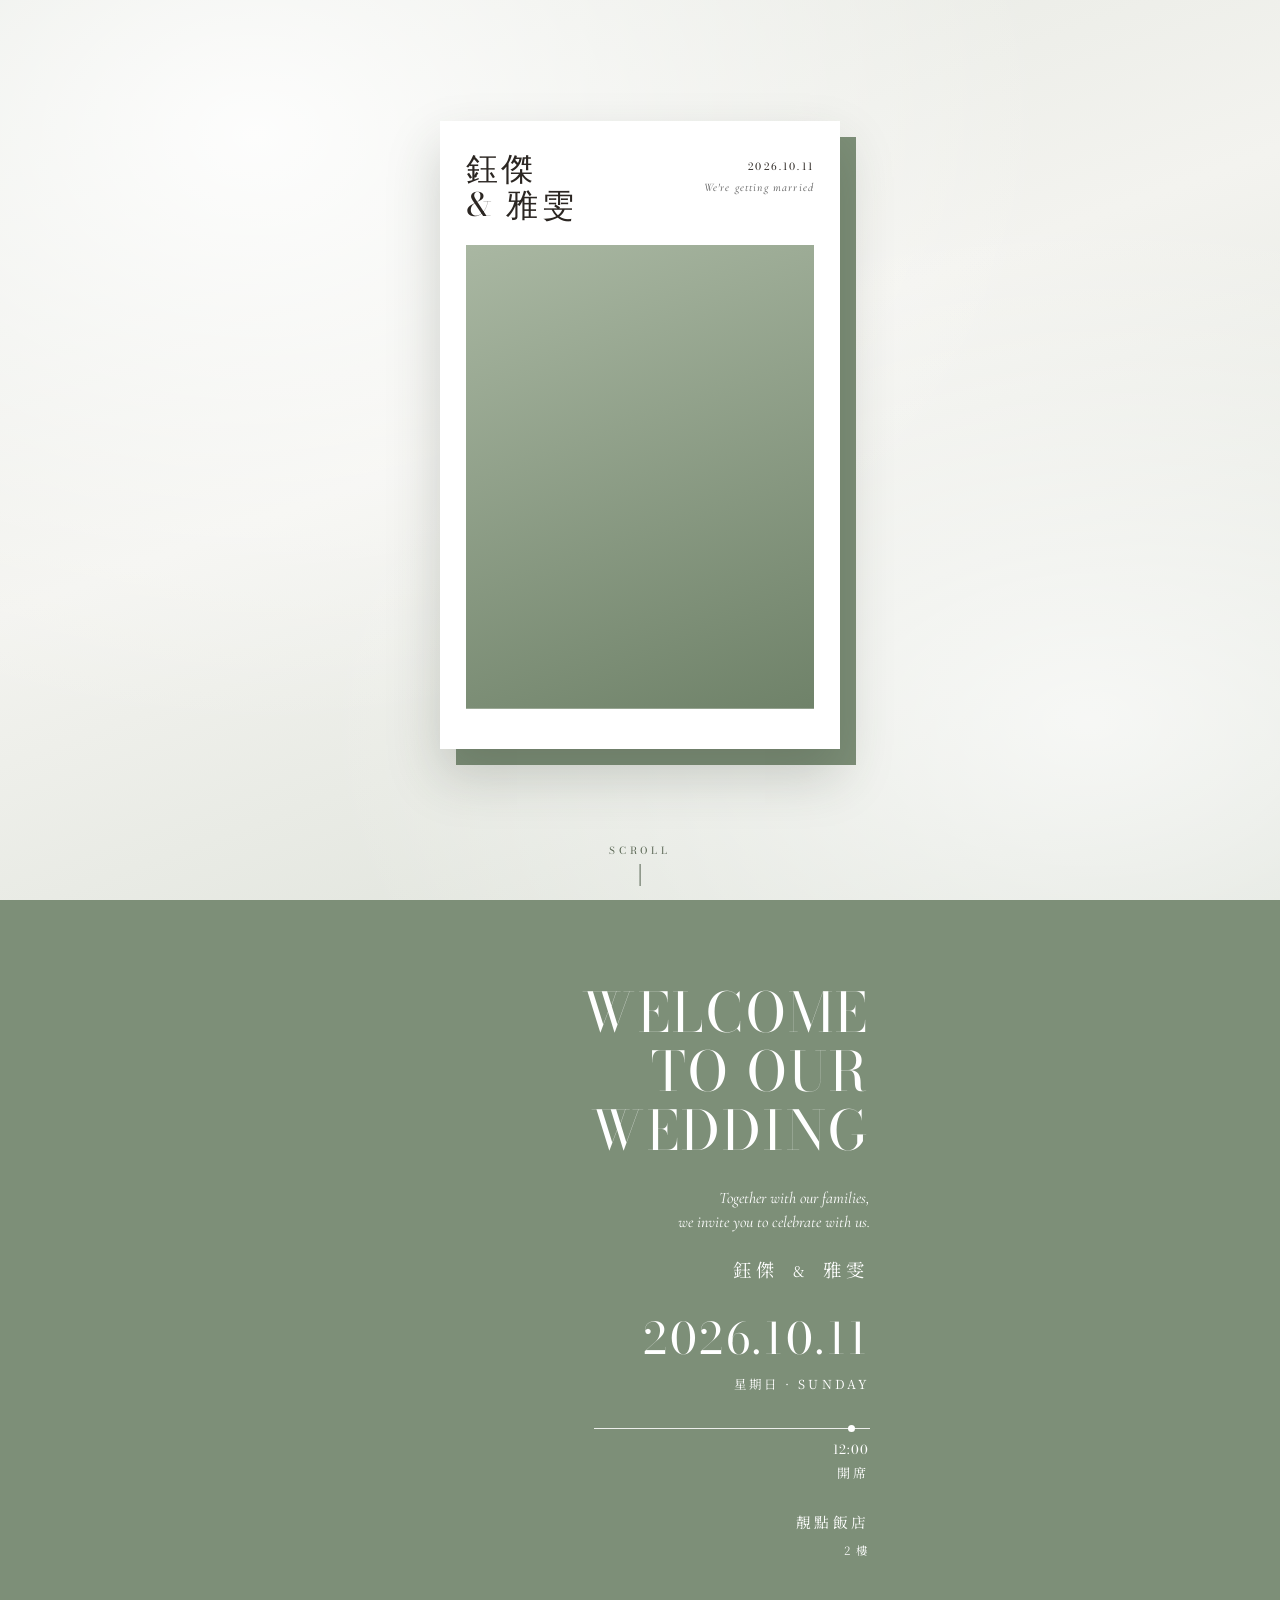
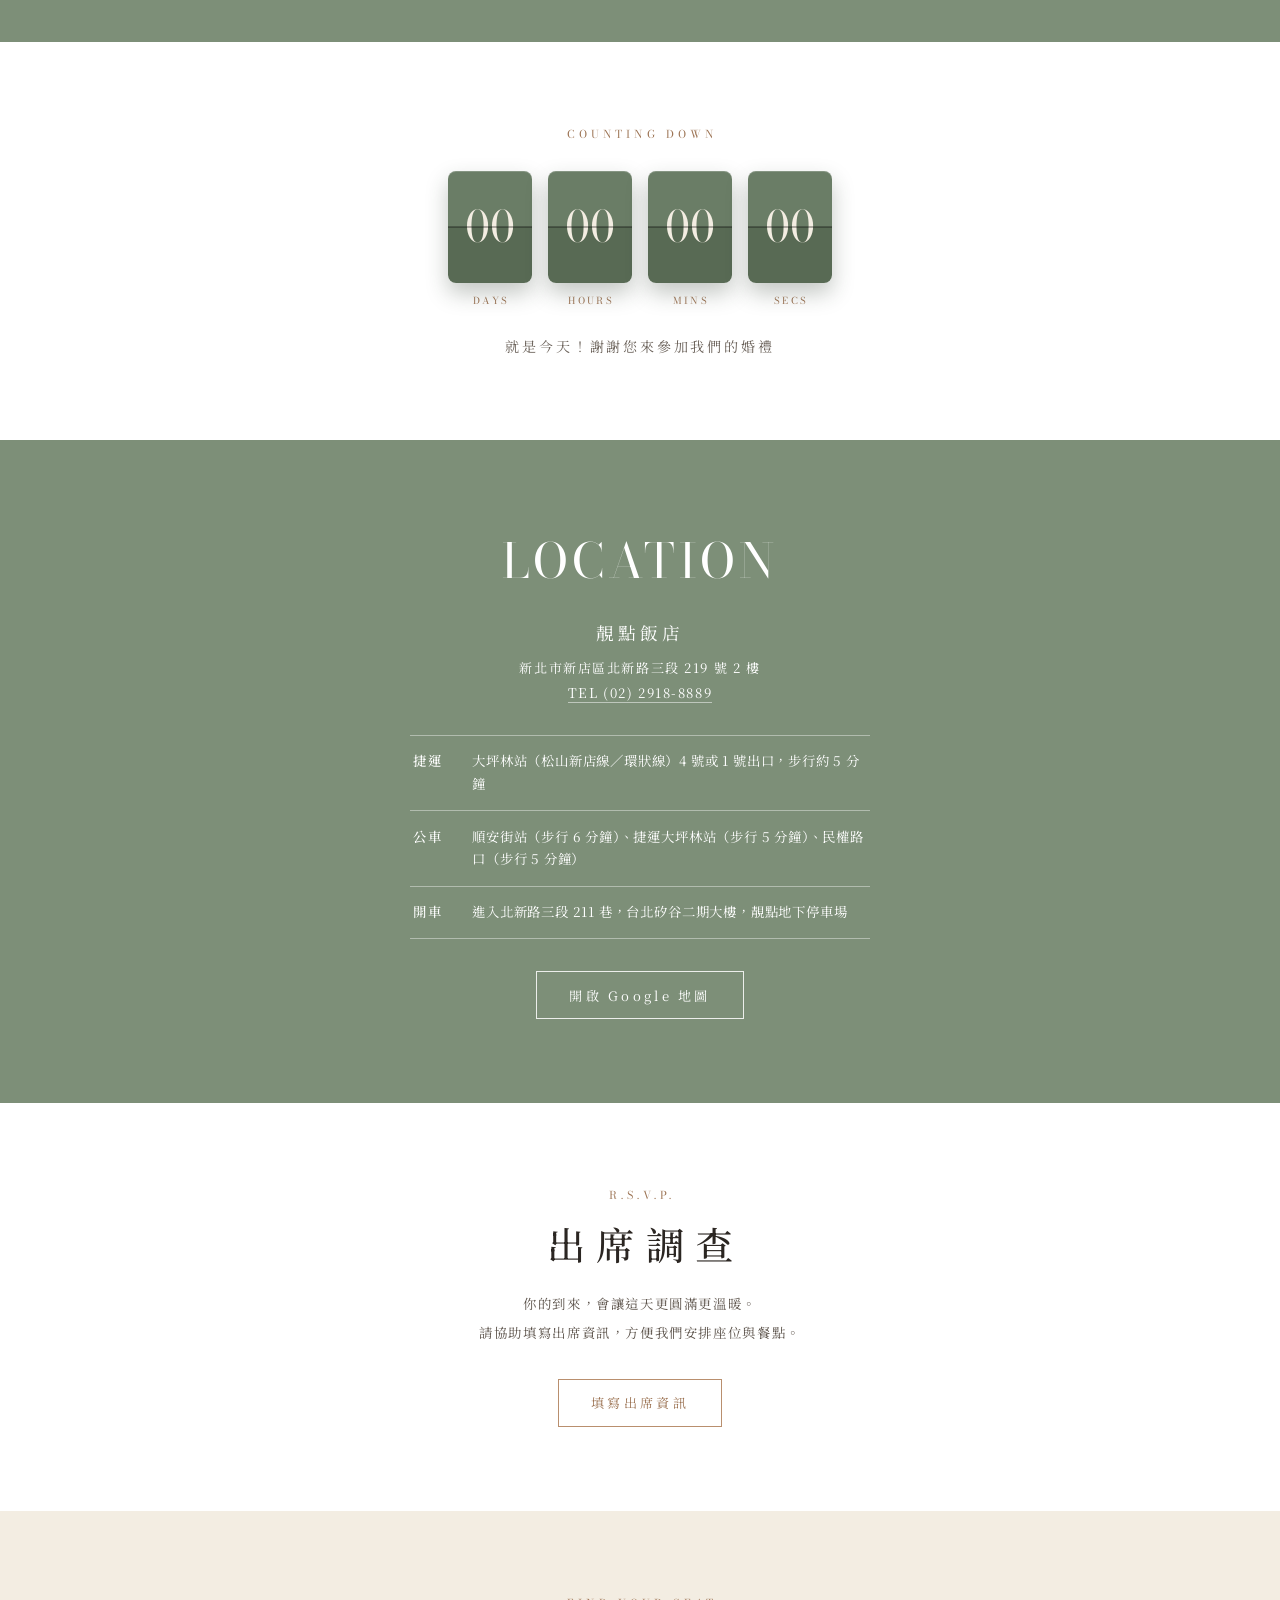
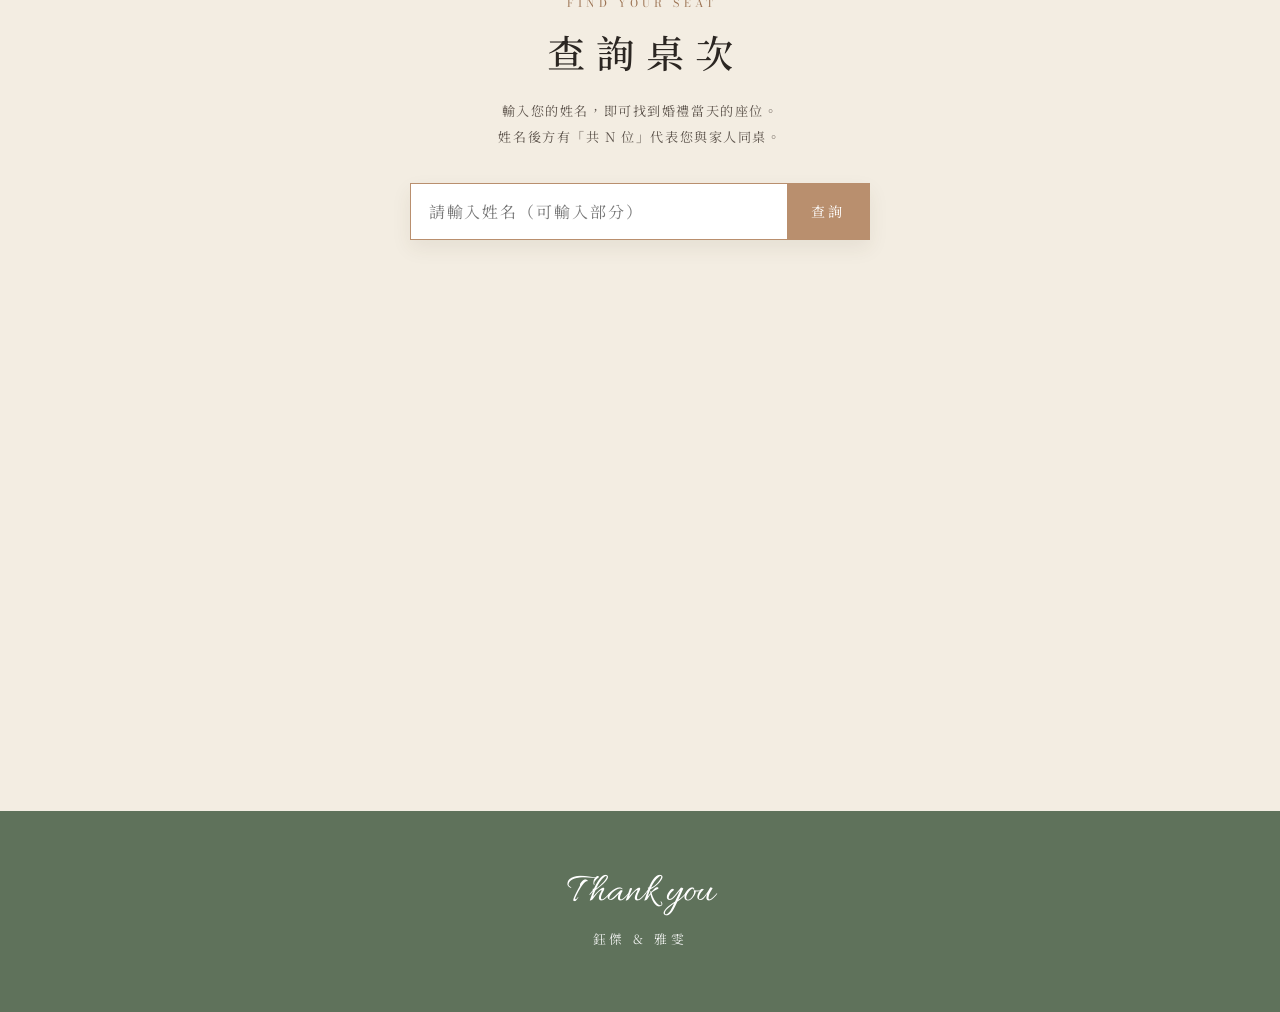
==== index.html @ a38ba116 "Add files via upload" ====
<!DOCTYPE html>
<html lang="zh-TW">
<head>
  <meta charset="UTF-8">
  <meta name="viewport" content="width=device-width, initial-scale=1, viewport-fit=cover">
  <title>Wedding Invitation</title>
  <meta name="description" content="婚禮邀請 · 桌次查詢">
  <link rel="preconnect" href="https://fonts.googleapis.com">
  <link rel="preconnect" href="https://fonts.gstatic.com" crossorigin>
  <link href="https://fonts.googleapis.com/css2?family=Allura&family=Bodoni+Moda:ital,wght@0,400;0,500;1,400&family=Cormorant+Garamond:ital,wght@0,400;0,500;1,400&family=Noto+Serif+TC:wght@300;400;500&display=swap" rel="stylesheet">
  <link rel="stylesheet" href="style.css">
</head>
<body>

  <!-- 封面 -->
  <header class="cover">
    <div class="cover-wrap">
      <div class="cover-card">
        <div class="cover-head">
          <h1><span data-cfg="groomEn"></span><span>&amp; <b data-cfg="brideEn"></b></span></h1>
          <div>
            <p data-cfg="dateText"></p>
            <em>We're getting married</em>
          </div>
        </div>
        <div class="cover-photo">
          <!-- 主視覺照片放在 assets/photo.jpg -->
          <img src="assets/photo.jpg" alt="婚紗照" onerror="this.parentNode.classList.add('empty')">
        </div>
      </div>
    </div>
    <a class="scroll-hint" href="#welcome">Scroll</a>
  </header>

  <main>
    <!-- 邀請 -->
    <section class="section sage" id="welcome">
      <div class="col welcome">
        <h2 class="reveal">Welcome<br>to our<br>wedding</h2>
        <p class="sub reveal d1">Together with our families,<br>we invite you to celebrate with us.</p>
        <p class="couple reveal d2"><span data-cfg="groom"></span><i>&amp;</i><span data-cfg="bride"></span></p>
        <p class="parents reveal d2" id="parents">
          <small>男方家長</small><span data-cfg="groomParents"></span><br>
          <small>女方家長</small><span data-cfg="brideParents"></span>
        </p>
        <p class="date reveal d3" data-cfg="dateText"></p>
        <p class="dow reveal d3" data-cfg="dowText"></p>
        <div class="timeline reveal d4" id="timeline"></div>
        <p class="venue reveal d4"><span data-cfg="venue"></span><small data-cfg="hall"></small></p>
      </div>
    </section>

    <!-- 倒數 -->
    <section class="section white countdown">
      <div class="col">
        <p class="eyebrow reveal">Counting down</p>
        <div class="cd-row reveal d1" id="countdown">
          <div class="cd-unit"><div class="cd-tile"><b data-u="d">0</b></div><span>Days</span></div>
          <div class="cd-unit"><div class="cd-tile"><b data-u="h">0</b></div><span>Hours</span></div>
          <div class="cd-unit"><div class="cd-tile"><b data-u="m">0</b></div><span>Mins</span></div>
          <div class="cd-unit"><div class="cd-tile"><b data-u="s">0</b></div><span>Secs</span></div>
        </div>
        <p class="cd-msg reveal d2" id="cd-msg">期待與您相見</p>
      </div>
    </section>

    <!-- 地點 -->
    <section class="section sage" id="location">
      <div class="col loc">
        <h2 class="reveal">Location</h2>
        <p class="loc-venue reveal d1" data-cfg="venue"></p>
        <p class="loc-addr reveal d1"><span data-cfg="address"></span> <span data-cfg="hall"></span><br><a id="tel-link">TEL <span data-cfg="phone"></span></a></p>
        <!-- 交通圖放在 assets/map.jpg（沒有就自動隱藏） -->
        <img class="loc-map reveal d2" src="assets/map.jpg" alt="交通資訊" onerror="this.remove()">
        <ul class="transport reveal d2" id="transport"></ul>
        <a class="btn reveal d3" id="map-link" target="_blank" rel="noopener">開啟 Google 地圖</a>
      </div>
    </section>

    <!-- 出席調查 -->
    <section class="section white rsvp" id="rsvp">
      <div class="col">
        <p class="eyebrow reveal">R.S.V.P.</p>
        <h2 class="reveal d1">出席調查</h2>
        <p class="rsvp-desc reveal d1">
          你的到來，會讓這天更圓滿更溫暖。<br>
          請協助填寫出席資訊，方便我們安排座位與餐點。
        </p>
        <a class="btn btn-tan reveal d2" id="rsvp-link" target="_blank" rel="noopener">填寫出席資訊</a>
      </div>
    </section>

    <!-- 查詢桌次 -->
    <section class="section ivory seat" id="seat">
      <div class="col">
        <p class="eyebrow reveal">Find your seat</p>
        <h2 class="reveal d1">查詢桌次</h2>
        <p class="seat-desc reveal d1">
          輸入您的姓名，即可找到婚禮當天的座位。<br>
          姓名後方有「共 N 位」代表您與家人同桌。
        </p>
        <form class="seat-form reveal d2" id="seat-form" autocomplete="off">
          <input id="seat-q" type="search" inputmode="text" placeholder="請輸入姓名（可輸入部分）" aria-label="姓名">
          <button type="submit">查詢</button>
        </form>
        <p class="seat-meta" id="seat-meta" aria-live="polite"></p>
        <ul class="seat-list" id="seat-list"></ul>
      </div>
    </section>
  </main>

  <footer class="footer">
    <p class="script">Thank you</p>
    <p data-cfg-pair></p>
  </footer>

  <script src="config.js"></script>
  <script src="seating.js"></script>
  <script src="app.js"></script>
</body>
</html>
---- style.css ----
*, *::before, *::after { box-sizing: border-box; margin: 0; padding: 0; }

/* 色系：取自婚紗照的森林綠 + 喜帖的奶茶色，之後可依朋友的素材調整 */
:root {
  --sage: #7d8f78;
  --sage-dark: #5f725b;
  --tan: #b98f6e;
  --tan-dark: #9c7353;
  --ink: #2b2622;
  --ivory: #f3ede2;
  --white: #fff;
  --accent: #6d3a2c;
  --serif-en: 'Bodoni Moda', 'Cormorant Garamond', serif;
  --serif-it: 'Cormorant Garamond', serif;
  --serif-tc: 'Noto Serif TC', serif;
  --script: 'Allura', cursive;
}

html { scroll-behavior: smooth; }
body {
  font-family: var(--serif-tc);
  color: var(--ink);
  background: var(--ivory);
  overflow-x: hidden;
  -webkit-font-smoothing: antialiased;
}
img { max-width: 100%; display: block; }

/* ═════ 封面 ═════ */
.cover {
  position: relative;
  min-height: 100vh;
  min-height: 100svh;
  display: flex;
  align-items: center;
  justify-content: center;
  padding: 40px 28px 70px;
  overflow: hidden;
  background:
    radial-gradient(ellipse at 20% 15%, rgba(255,255,255,.9), transparent 55%),
    radial-gradient(ellipse at 85% 80%, rgba(255,255,255,.7), transparent 50%),
    linear-gradient(160deg, #e3e6df, #f3f3ef 45%, #dadfd6);
  isolation: isolate;
}
.cover-wrap { position: relative; width: 100%; max-width: 400px; }
.cover-wrap::before {
  content: '';
  position: absolute;
  z-index: -1;
  inset: 16px -16px -16px 16px;
  background: var(--sage);
  opacity: 0;
  transform: scale(.9);
  transform-origin: 0 100%;
  animation: plateIn 1.2s cubic-bezier(.2,.8,.25,1) 1.2s forwards;
}
.cover-card {
  position: relative;
  background: #fff;
  padding: 30px 26px 40px;
  box-shadow: 0 26px 50px rgba(50, 60, 45, .22);
  opacity: 0;
  transform: translateY(40px);
  animation: cardIn 1.4s cubic-bezier(.2,.8,.25,1) .2s forwards;
}
.cover-head { display: flex; justify-content: space-between; align-items: flex-start; gap: 12px; margin-bottom: 22px; }
.cover-head h1 {
  font-family: var(--serif-en);
  font-weight: 400;
  font-size: clamp(1.25rem, 6.4vw, 2rem);
  letter-spacing: .1em;
  line-height: 1.12;
}
.cover-head h1 span { display: block; clip-path: inset(0 100% 0 0); animation: write 1.3s ease-in-out forwards; }
.cover-head h1 span:nth-child(1) { animation-delay: 1s; }
.cover-head h1 span:nth-child(2) { animation-delay: 1.5s; }
.cover-head h1 b { font-weight: 400; }
.cover-head p { font-family: var(--serif-en); font-size: .62rem; letter-spacing: .22em; margin-top: 8px; text-align: right; opacity: 0; animation: fade 1s ease 2.3s forwards; }
.cover-head em { display: block; font-family: var(--serif-it); font-size: .72rem; letter-spacing: .1em; margin-top: 6px; color: #555; text-align: right; opacity: 0; animation: fade 1s ease 2.6s forwards; }
.cover-photo { overflow: hidden; clip-path: inset(0 0 100% 0); animation: unveil 1.8s cubic-bezier(.6,0,.2,1) 1.6s forwards; }
.cover-photo img { width: 100%; transform: scale(1.15); animation: settle 2.6s cubic-bezier(.2,.7,.2,1) 1.6s forwards; }
.cover-photo.empty { aspect-ratio: 3 / 4; background: linear-gradient(160deg, #a9b7a2, #6f8269); }
.cover-photo.empty img { display: none; }

.scroll-hint {
  position: absolute;
  bottom: 14px;
  left: 50%;
  transform: translateX(-50%);
  font-family: var(--serif-en);
  font-size: .62rem;
  letter-spacing: .4em;
  color: #55624f;
  text-decoration: none;
  text-transform: uppercase;
  opacity: 0;
  animation: fade 1s ease 3.4s forwards;
}
.scroll-hint::after {
  content: '';
  display: block;
  width: 1px;
  height: 22px;
  margin: 6px auto 0;
  background: #55624f;
  transform-origin: top;
  animation: drip 1.8s ease-in-out infinite;
}

@keyframes drip { 0% { transform: scaleY(0); } 60% { transform: scaleY(1); } 100% { transform: scaleY(1); opacity: 0; } }
@keyframes cardIn { to { opacity: 1; transform: none; } }
@keyframes plateIn { to { opacity: 1; transform: none; } }
@keyframes write { to { clip-path: inset(0 0 0 0); } }
@keyframes fade { to { opacity: 1; } }
@keyframes unveil { to { clip-path: inset(0 0 0 0); } }
@keyframes settle { to { transform: scale(1); } }

/* ═════ 區塊共用 ═════ */
.section { padding: 84px 20px; position: relative; }
.col { max-width: 460px; margin: 0 auto; }
.sage { background: var(--sage); color: var(--white); }
.white { background: var(--white); }
.ivory { background: var(--ivory); }
.reveal { opacity: 0; transform: translateY(26px); transition: opacity 1s ease, transform 1s cubic-bezier(.2,.7,.2,1); }
.reveal.in { opacity: 1; transform: none; }
.d1 { transition-delay: .12s; } .d2 { transition-delay: .24s; } .d3 { transition-delay: .36s; } .d4 { transition-delay: .48s; }
.eyebrow {
  font-family: var(--serif-en);
  font-size: .68rem;
  letter-spacing: .38em;
  text-transform: uppercase;
  color: var(--tan-dark);
  padding-left: .38em;
}

/* ═════ Welcome ═════ */
.welcome { text-align: right; }
.welcome h2 {
  font-family: var(--serif-en);
  font-weight: 400;
  font-size: clamp(2.4rem, 11vw, 3.4rem);
  line-height: 1.08;
  letter-spacing: .05em;
  text-transform: uppercase;
}
.welcome .sub { font-family: var(--serif-it); font-style: italic; font-size: 1rem; margin-top: 1.6rem; line-height: 1.5; }
.welcome .couple { margin-top: 1.4rem; font-size: 1.15rem; letter-spacing: .3em; }
.welcome .couple i { font-style: normal; margin: 0 .9em; font-size: .8em; }
.welcome .parents { margin-top: 1.2rem; font-size: .92rem; letter-spacing: .22em; line-height: 2.1; }
.welcome .parents small { font-size: .68rem; letter-spacing: .08em; opacity: .85; margin-right: .6em; }
.welcome .date { font-family: var(--serif-en); font-size: clamp(2.1rem, 9vw, 2.7rem); letter-spacing: .06em; margin-top: 1.4rem; }
.welcome .dow { font-size: .78rem; letter-spacing: .25em; margin-top: .3rem; }
.timeline { display: flex; justify-content: flex-end; gap: 2.6rem; margin-top: 2rem; position: relative; }
.timeline::before { content: ''; position: absolute; left: 40%; right: 0; top: 3px; height: 1px; background: rgba(255,255,255,.85); }
.tl { text-align: center; position: relative; }
.tl .dot { width: 7px; height: 7px; border-radius: 50%; background: #fff; margin: 0 auto 8px; }
.tl .t { font-family: var(--serif-en); font-size: .78rem; letter-spacing: .12em; }
.tl .l { font-size: .82rem; letter-spacing: .2em; margin-top: 4px; padding-left: .2em; }
.venue { margin-top: 1.8rem; font-size: .92rem; letter-spacing: .24em; }
.venue small { display: block; margin-top: .6rem; font-size: .72rem; letter-spacing: .14em; opacity: .92; }

/* ═════ 倒數 ═════ */
.countdown { text-align: center; }
.cd-row { display: flex; justify-content: center; gap: clamp(8px, 3vw, 16px); margin-top: 1.8rem; }
.cd-unit { width: clamp(62px, 19vw, 84px); }
.cd-tile {
  position: relative;
  aspect-ratio: 3 / 4;
  border-radius: 8px;
  overflow: hidden;
  background: linear-gradient(180deg, #6a7d66 0 50%, #586a54 50% 100%);
  box-shadow: 0 10px 22px rgba(40, 55, 38, .28), inset 0 1px 0 rgba(255,255,255,.18);
  display: flex;
  align-items: center;
  justify-content: center;
  color: var(--ivory);
  font-family: var(--serif-en);
  font-size: clamp(1.9rem, 9.5vw, 2.7rem);
  line-height: 1;
  font-variant-numeric: tabular-nums;
  perspective: 400px;
}
.cd-tile::before {
  content: '';
  position: absolute;
  left: 0; right: 0; top: 50%;
  height: 2px;
  margin-top: -1px;
  background: rgba(0,0,0,.3);
  z-index: 2;
}
.cd-tile b { font-weight: 400; display: block; }
.cd-tile b.flip { animation: flip .5s ease-in-out; }
@keyframes flip { 0% { transform: rotateX(90deg); opacity: 0; } 100% { transform: rotateX(0); opacity: 1; } }
.cd-unit span { display: block; margin-top: 10px; font-family: var(--serif-en); font-size: .6rem; letter-spacing: .25em; padding-left: .25em; color: var(--tan-dark); text-transform: uppercase; }
.cd-msg { margin-top: 1.8rem; font-size: .88rem; letter-spacing: .2em; color: #6b625a; }

/* ═════ 地點 ═════ */
.loc { text-align: center; }
.loc h2 { font-family: var(--serif-en); font-weight: 400; font-size: clamp(2.2rem, 10vw, 3rem); letter-spacing: .08em; text-transform: uppercase; }
.loc-venue { margin-top: 1.4rem; font-size: 1.1rem; letter-spacing: .24em; }
.loc-addr { margin-top: .7rem; font-size: .82rem; letter-spacing: .12em; line-height: 1.9; opacity: .92; }
.loc-map { margin: 1.8rem auto 0; border-radius: 4px; box-shadow: 0 12px 26px rgba(0,0,0,.18); }
.transport { list-style: none; margin-top: 1.8rem; text-align: left; border-top: 1px solid rgba(255,255,255,.4); }
.transport li { display: flex; gap: 1rem; padding: .9rem .2rem; border-bottom: 1px solid rgba(255,255,255,.4); font-size: .84rem; line-height: 1.7; letter-spacing: .06em; }
.transport b { flex: none; width: 3.2em; font-weight: 500; letter-spacing: .15em; }
.btn {
  display: inline-block;
  margin-top: 2rem;
  padding: .85rem 2rem;
  border: 1px solid rgba(255,255,255,.85);
  color: #fff;
  text-decoration: none;
  font-size: .82rem;
  letter-spacing: .25em;
  transition: background .3s, color .3s;
}
.btn:hover, .btn:active { background: #fff; color: var(--sage-dark); }

/* ═════ 查詢桌次 ═════ */
.seat { text-align: center; min-height: 100vh; min-height: 100svh; }
.seat h2 { font-size: clamp(1.9rem, 8vw, 2.4rem); font-weight: 500; letter-spacing: .3em; padding-left: .3em; margin-top: .8rem; }
.seat-desc { margin-top: 1.2rem; font-size: .82rem; line-height: 2; letter-spacing: .12em; color: #5e554d; }
.seat-form { display: flex; margin-top: 2rem; box-shadow: 0 8px 20px rgba(80,60,40,.08); }
.seat-form input {
  flex: 1;
  min-width: 0;
  padding: 1rem 1.1rem;
  border: 1px solid var(--tan);
  border-right: 0;
  background: #fff;
  font: inherit;
  font-size: 16px; /* 16px 以上 iOS 才不會自動放大畫面 */
  letter-spacing: .12em;
  color: var(--ink);
  border-radius: 0;
  -webkit-appearance: none;
  appearance: none;
}
.seat-form input:focus { outline: none; border-color: var(--tan-dark); }
.seat-form button {
  flex: none;
  padding: 0 1.5rem;
  border: 0;
  background: var(--tan);
  color: #fff;
  font: inherit;
  font-size: .88rem;
  letter-spacing: .25em;
  cursor: pointer;
  border-radius: 0;
}
.seat-form button:active { background: var(--tan-dark); }
.seat-meta { margin-top: 1.4rem; min-height: 1.2em; font-size: .78rem; letter-spacing: .14em; color: #7a6d62; }
.seat-list { list-style: none; margin-top: 1rem; background: #fff; text-align: left; box-shadow: 0 10px 26px rgba(80,60,40,.1); }
.seat-list:not(:empty) { border-top: 3px solid var(--tan); }
.seat-list li {
  display: flex;
  justify-content: space-between;
  align-items: center;
  gap: 1rem;
  padding: .95rem 1.2rem;
  border-bottom: 1px solid #eee6da;
  animation: fade .35s ease both;
  opacity: 0;
}
.seat-list .nm { font-size: 1rem; letter-spacing: .18em; display: flex; align-items: center; flex-wrap: wrap; gap: .5rem; }
.seat-list .nm em {
  font-style: normal;
  font-size: .64rem;
  letter-spacing: .1em;
  color: var(--tan-dark);
  border: 1px solid var(--tan);
  border-radius: 999px;
  padding: .12rem .6rem;
}
.seat-list .tb { flex: none; color: var(--accent); white-space: nowrap; }
.seat-list .tb small { font-size: .7rem; margin-right: .25rem; color: #8a7a6c; }
.seat-list .tb b { font-family: var(--serif-en); font-weight: 400; font-size: 1.7rem; line-height: 1; }
.seat-list .tb b.main { font-family: var(--serif-tc); font-size: 1.15rem; letter-spacing: .2em; }

/* ═════ Footer ═════ */
.footer { background: var(--sage-dark); color: #fff; text-align: center; padding: 56px 20px 64px; }
.footer .script { font-family: var(--script); font-size: 2.6rem; }
.footer p + p { margin-top: .6rem; font-size: .8rem; letter-spacing: .3em; opacity: .9; }

@media (prefers-reduced-motion: reduce) {
  *, *::before, *::after { animation-duration: .01ms !important; animation-delay: 0s !important; transition: none !important; }
  .reveal { opacity: 1; transform: none; }
}

/* ═════ 出席調查 ═════ */
.rsvp { text-align: center; }
.rsvp h2 { font-size: clamp(1.9rem, 8vw, 2.4rem); font-weight: 500; letter-spacing: .3em; padding-left: .3em; margin-top: .8rem; }
.rsvp-desc { margin-top: 1.2rem; font-size: .84rem; line-height: 2.1; letter-spacing: .12em; color: #5e554d; }
.btn-tan { border-color: var(--tan); color: var(--tan-dark); }
.btn-tan:hover, .btn-tan:active { background: var(--tan); color: #fff; }
.loc-addr a { color: inherit; text-decoration: none; border-bottom: 1px solid rgba(255,255,255,.5); }
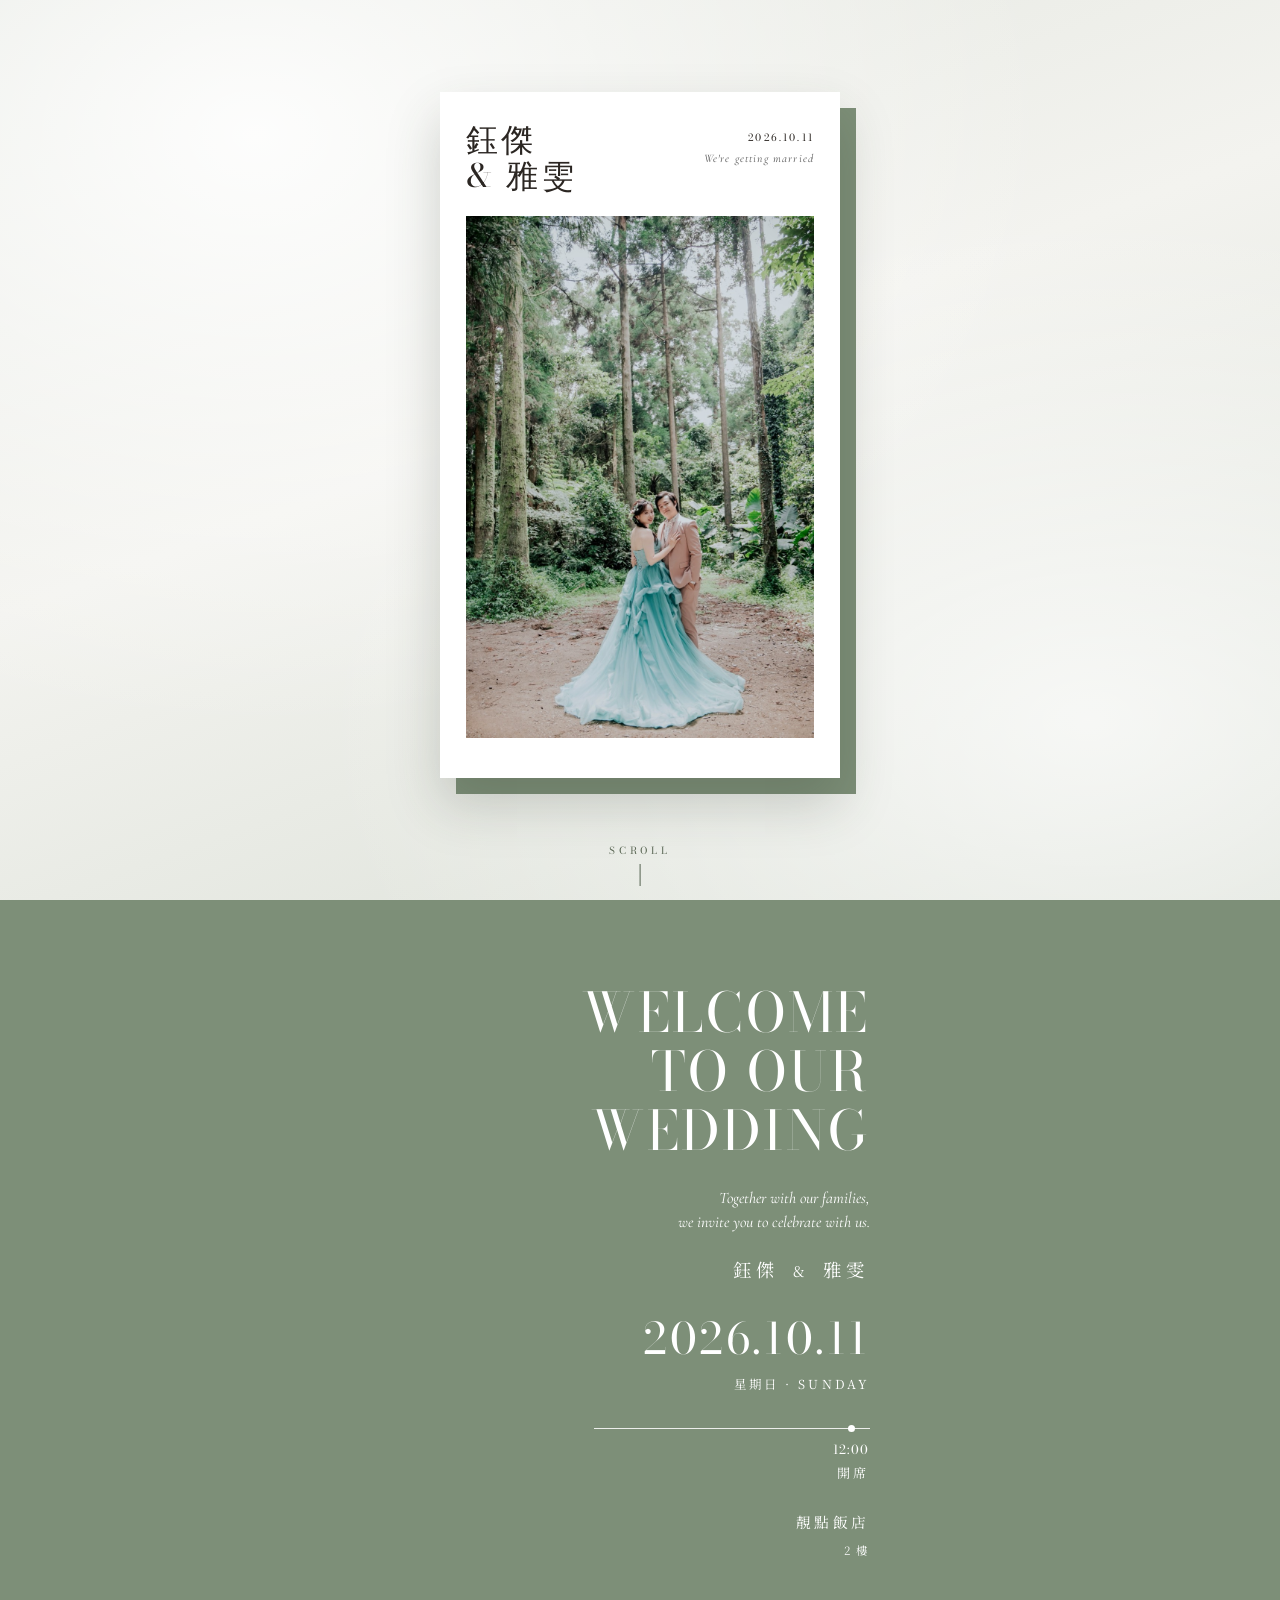
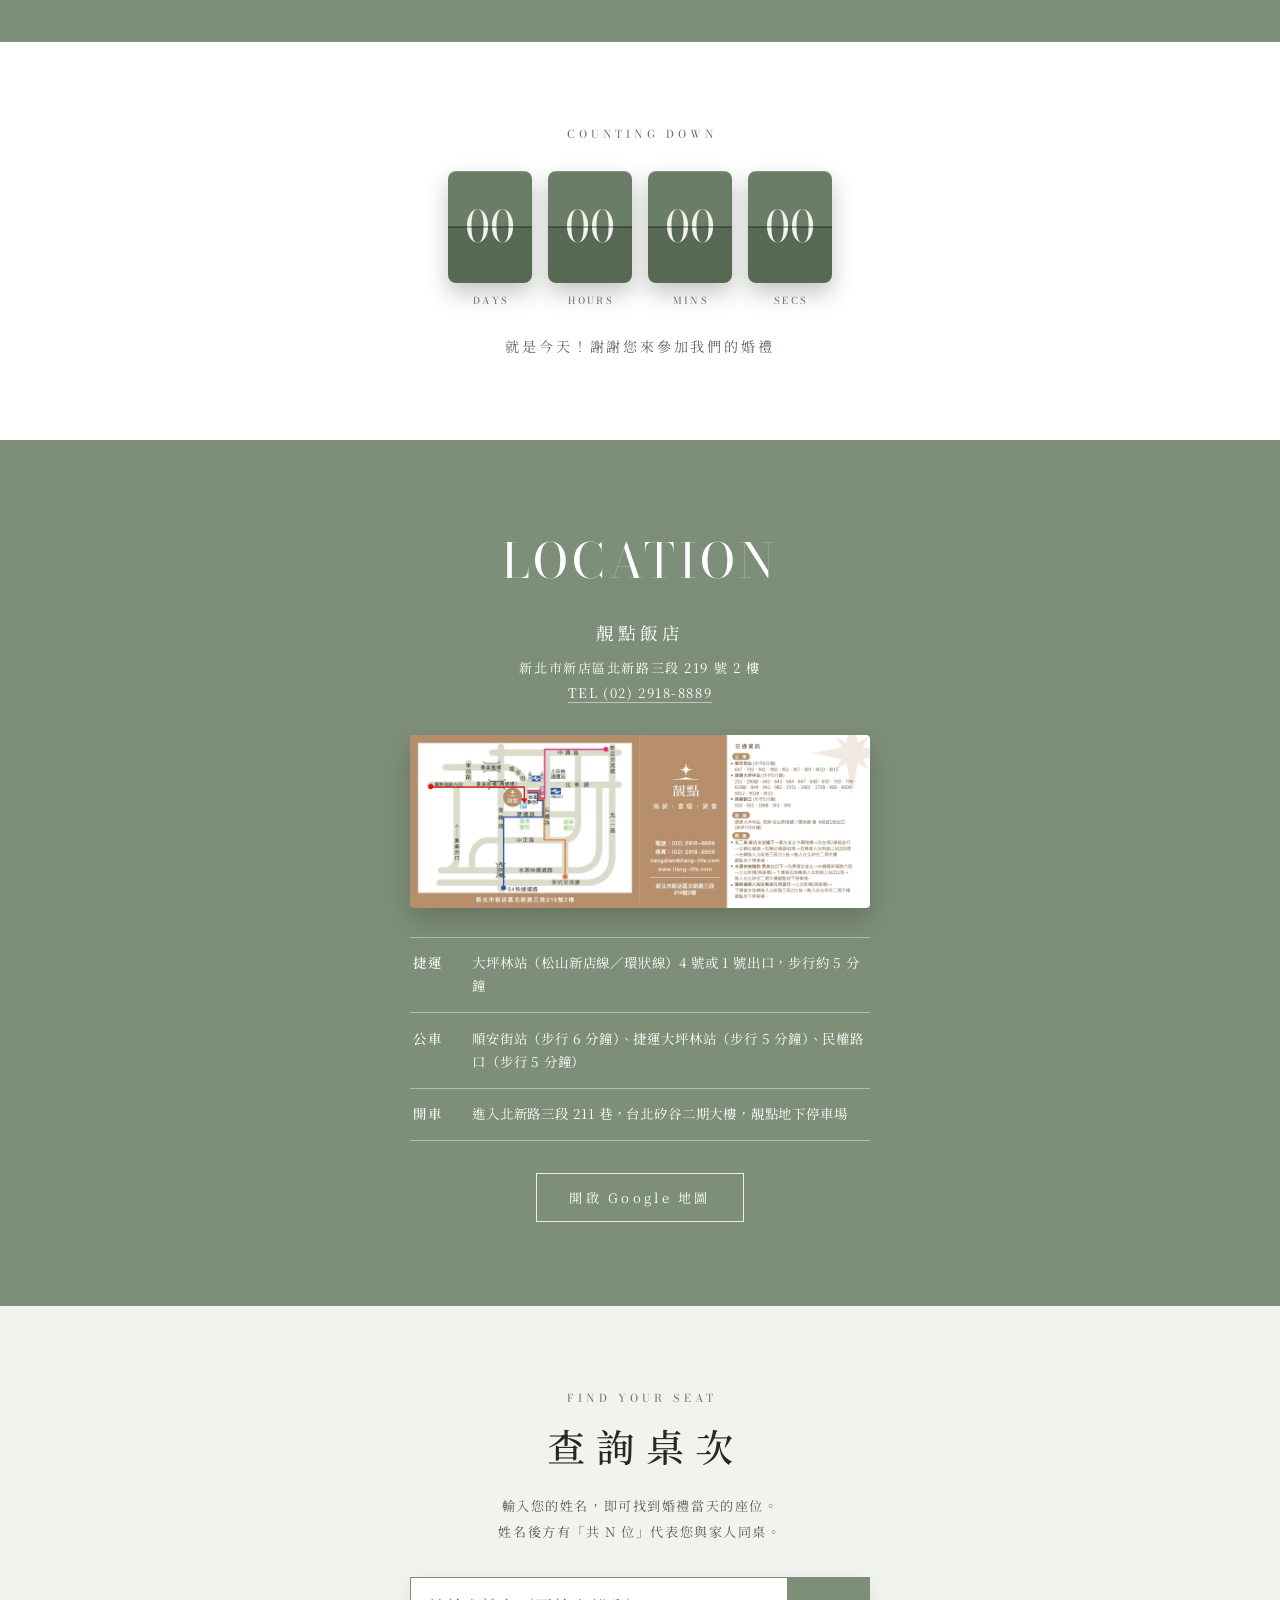
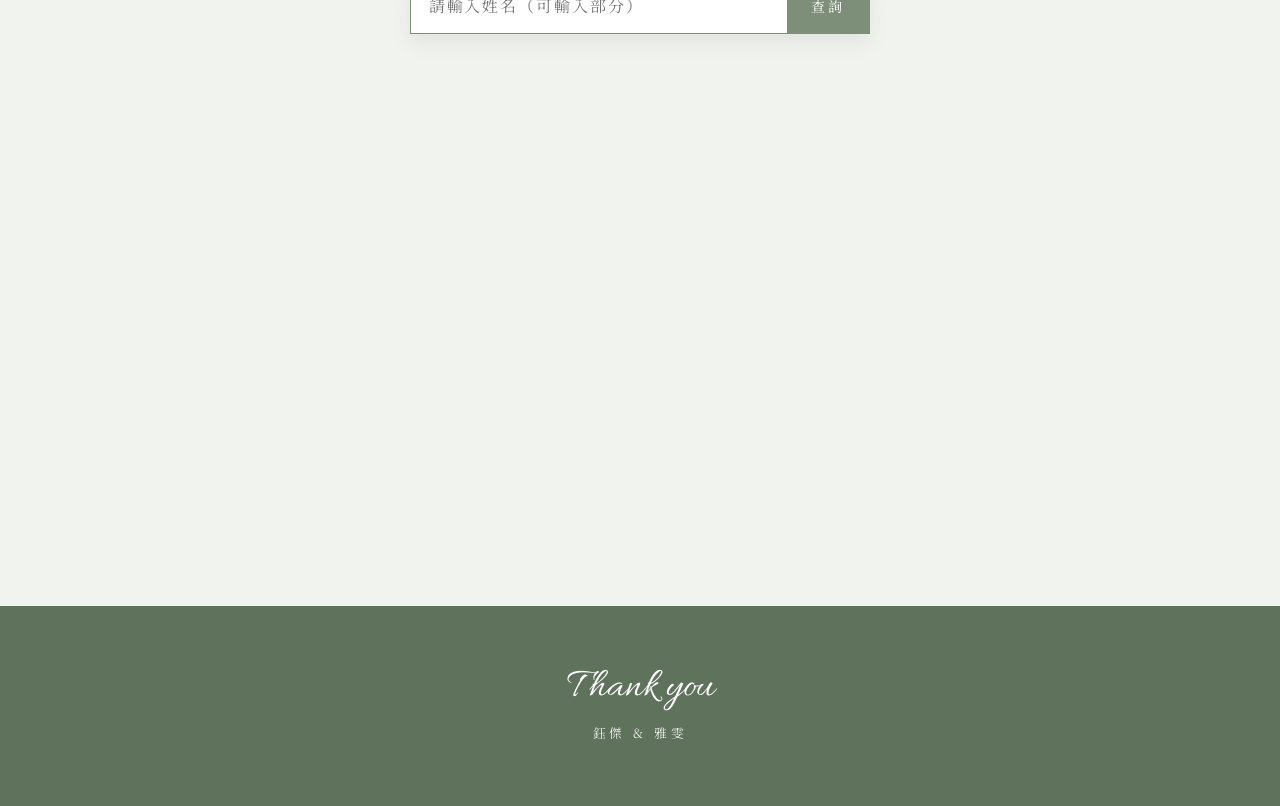
==== commit 82278596: "移除出席調查；查詢桌次改用全站一致的綠色系 Co-Authored-By: Claude Opus 5.5 <noreply@anthropic.com>" ====
--- a/index.html
+++ b/index.html
@@ -77,18 +77,6 @@
       </div>
     </section>
 
-    <!-- 出席調查 -->
-    <section class="section white rsvp" id="rsvp">
-      <div class="col">
-        <p class="eyebrow reveal">R.S.V.P.</p>
-        <h2 class="reveal d1">出席調查</h2>
-        <p class="rsvp-desc reveal d1">
-          你的到來，會讓這天更圓滿更溫暖。<br>
-          請協助填寫出席資訊，方便我們安排座位與餐點。
-        </p>
-        <a class="btn btn-tan reveal d2" id="rsvp-link" target="_blank" rel="noopener">填寫出席資訊</a>
-      </div>
-    </section>
 
     <!-- 查詢桌次 -->
     <section class="section ivory seat" id="seat">
--- a/style.css
+++ b/style.css
@@ -1,15 +1,12 @@
 *, *::before, *::after { box-sizing: border-box; margin: 0; padding: 0; }
 
-/* 色系：取自婚紗照的森林綠 + 喜帖的奶茶色，之後可依朋友的素材調整 */
+/* 色系：取自婚紗照的森林綠，全站統一 */
 :root {
   --sage: #7d8f78;
   --sage-dark: #5f725b;
-  --tan: #b98f6e;
-  --tan-dark: #9c7353;
   --ink: #2b2622;
-  --ivory: #f3ede2;
+  --ivory: #f1f3ee;
   --white: #fff;
-  --accent: #6d3a2c;
   --serif-en: 'Bodoni Moda', 'Cormorant Garamond', serif;
   --serif-it: 'Cormorant Garamond', serif;
   --serif-tc: 'Noto Serif TC', serif;
@@ -129,7 +126,7 @@
   font-size: .68rem;
   letter-spacing: .38em;
   text-transform: uppercase;
-  color: var(--tan-dark);
+  color: var(--sage-dark);
   padding-left: .38em;
 }
 
@@ -192,7 +189,7 @@
 .cd-tile b { font-weight: 400; display: block; }
 .cd-tile b.flip { animation: flip .5s ease-in-out; }
 @keyframes flip { 0% { transform: rotateX(90deg); opacity: 0; } 100% { transform: rotateX(0); opacity: 1; } }
-.cd-unit span { display: block; margin-top: 10px; font-family: var(--serif-en); font-size: .6rem; letter-spacing: .25em; padding-left: .25em; color: var(--tan-dark); text-transform: uppercase; }
+.cd-unit span { display: block; margin-top: 10px; font-family: var(--serif-en); font-size: .6rem; letter-spacing: .25em; padding-left: .25em; color: var(--sage-dark); text-transform: uppercase; }
 .cd-msg { margin-top: 1.8rem; font-size: .88rem; letter-spacing: .2em; color: #6b625a; }
 
 /* ═════ 地點 ═════ */
@@ -220,13 +217,13 @@
 /* ═════ 查詢桌次 ═════ */
 .seat { text-align: center; min-height: 100vh; min-height: 100svh; }
 .seat h2 { font-size: clamp(1.9rem, 8vw, 2.4rem); font-weight: 500; letter-spacing: .3em; padding-left: .3em; margin-top: .8rem; }
-.seat-desc { margin-top: 1.2rem; font-size: .82rem; line-height: 2; letter-spacing: .12em; color: #5e554d; }
-.seat-form { display: flex; margin-top: 2rem; box-shadow: 0 8px 20px rgba(80,60,40,.08); }
+.seat-desc { margin-top: 1.2rem; font-size: .82rem; line-height: 2; letter-spacing: .12em; color: #56604f; }
+.seat-form { display: flex; margin-top: 2rem; box-shadow: 0 8px 20px rgba(50,65,45,.08); }
 .seat-form input {
   flex: 1;
   min-width: 0;
   padding: 1rem 1.1rem;
-  border: 1px solid var(--tan);
+  border: 1px solid var(--sage);
   border-right: 0;
   background: #fff;
   font: inherit;
@@ -237,12 +234,12 @@
   -webkit-appearance: none;
   appearance: none;
 }
-.seat-form input:focus { outline: none; border-color: var(--tan-dark); }
+.seat-form input:focus { outline: none; border-color: var(--sage-dark); }
 .seat-form button {
   flex: none;
   padding: 0 1.5rem;
   border: 0;
-  background: var(--tan);
+  background: var(--sage);
   color: #fff;
   font: inherit;
   font-size: .88rem;
@@ -250,17 +247,17 @@
   cursor: pointer;
   border-radius: 0;
 }
-.seat-form button:active { background: var(--tan-dark); }
-.seat-meta { margin-top: 1.4rem; min-height: 1.2em; font-size: .78rem; letter-spacing: .14em; color: #7a6d62; }
-.seat-list { list-style: none; margin-top: 1rem; background: #fff; text-align: left; box-shadow: 0 10px 26px rgba(80,60,40,.1); }
-.seat-list:not(:empty) { border-top: 3px solid var(--tan); }
+.seat-form button:active { background: var(--sage-dark); }
+.seat-meta { margin-top: 1.4rem; min-height: 1.2em; font-size: .78rem; letter-spacing: .14em; color: #6c7666; }
+.seat-list { list-style: none; margin-top: 1rem; background: #fff; text-align: left; box-shadow: 0 10px 26px rgba(50,65,45,.1); }
+.seat-list:not(:empty) { border-top: 3px solid var(--sage); }
 .seat-list li {
   display: flex;
   justify-content: space-between;
   align-items: center;
   gap: 1rem;
   padding: .95rem 1.2rem;
-  border-bottom: 1px solid #eee6da;
+  border-bottom: 1px solid #e6eae2;
   animation: fade .35s ease both;
   opacity: 0;
 }
@@ -269,13 +266,13 @@
   font-style: normal;
   font-size: .64rem;
   letter-spacing: .1em;
-  color: var(--tan-dark);
-  border: 1px solid var(--tan);
+  color: var(--sage-dark);
+  border: 1px solid var(--sage);
   border-radius: 999px;
   padding: .12rem .6rem;
 }
-.seat-list .tb { flex: none; color: var(--accent); white-space: nowrap; }
-.seat-list .tb small { font-size: .7rem; margin-right: .25rem; color: #8a7a6c; }
+.seat-list .tb { flex: none; color: var(--sage-dark); white-space: nowrap; }
+.seat-list .tb small { font-size: .7rem; margin-right: .25rem; color: #7f8a78; }
 .seat-list .tb b { font-family: var(--serif-en); font-weight: 400; font-size: 1.7rem; line-height: 1; }
 .seat-list .tb b.main { font-family: var(--serif-tc); font-size: 1.15rem; letter-spacing: .2em; }
 
@@ -289,10 +286,4 @@
   .reveal { opacity: 1; transform: none; }
 }
 
-/* ═════ 出席調查 ═════ */
-.rsvp { text-align: center; }
-.rsvp h2 { font-size: clamp(1.9rem, 8vw, 2.4rem); font-weight: 500; letter-spacing: .3em; padding-left: .3em; margin-top: .8rem; }
-.rsvp-desc { margin-top: 1.2rem; font-size: .84rem; line-height: 2.1; letter-spacing: .12em; color: #5e554d; }
-.btn-tan { border-color: var(--tan); color: var(--tan-dark); }
-.btn-tan:hover, .btn-tan:active { background: var(--tan); color: #fff; }
 .loc-addr a { color: inherit; text-decoration: none; border-bottom: 1px solid rgba(255,255,255,.5); }
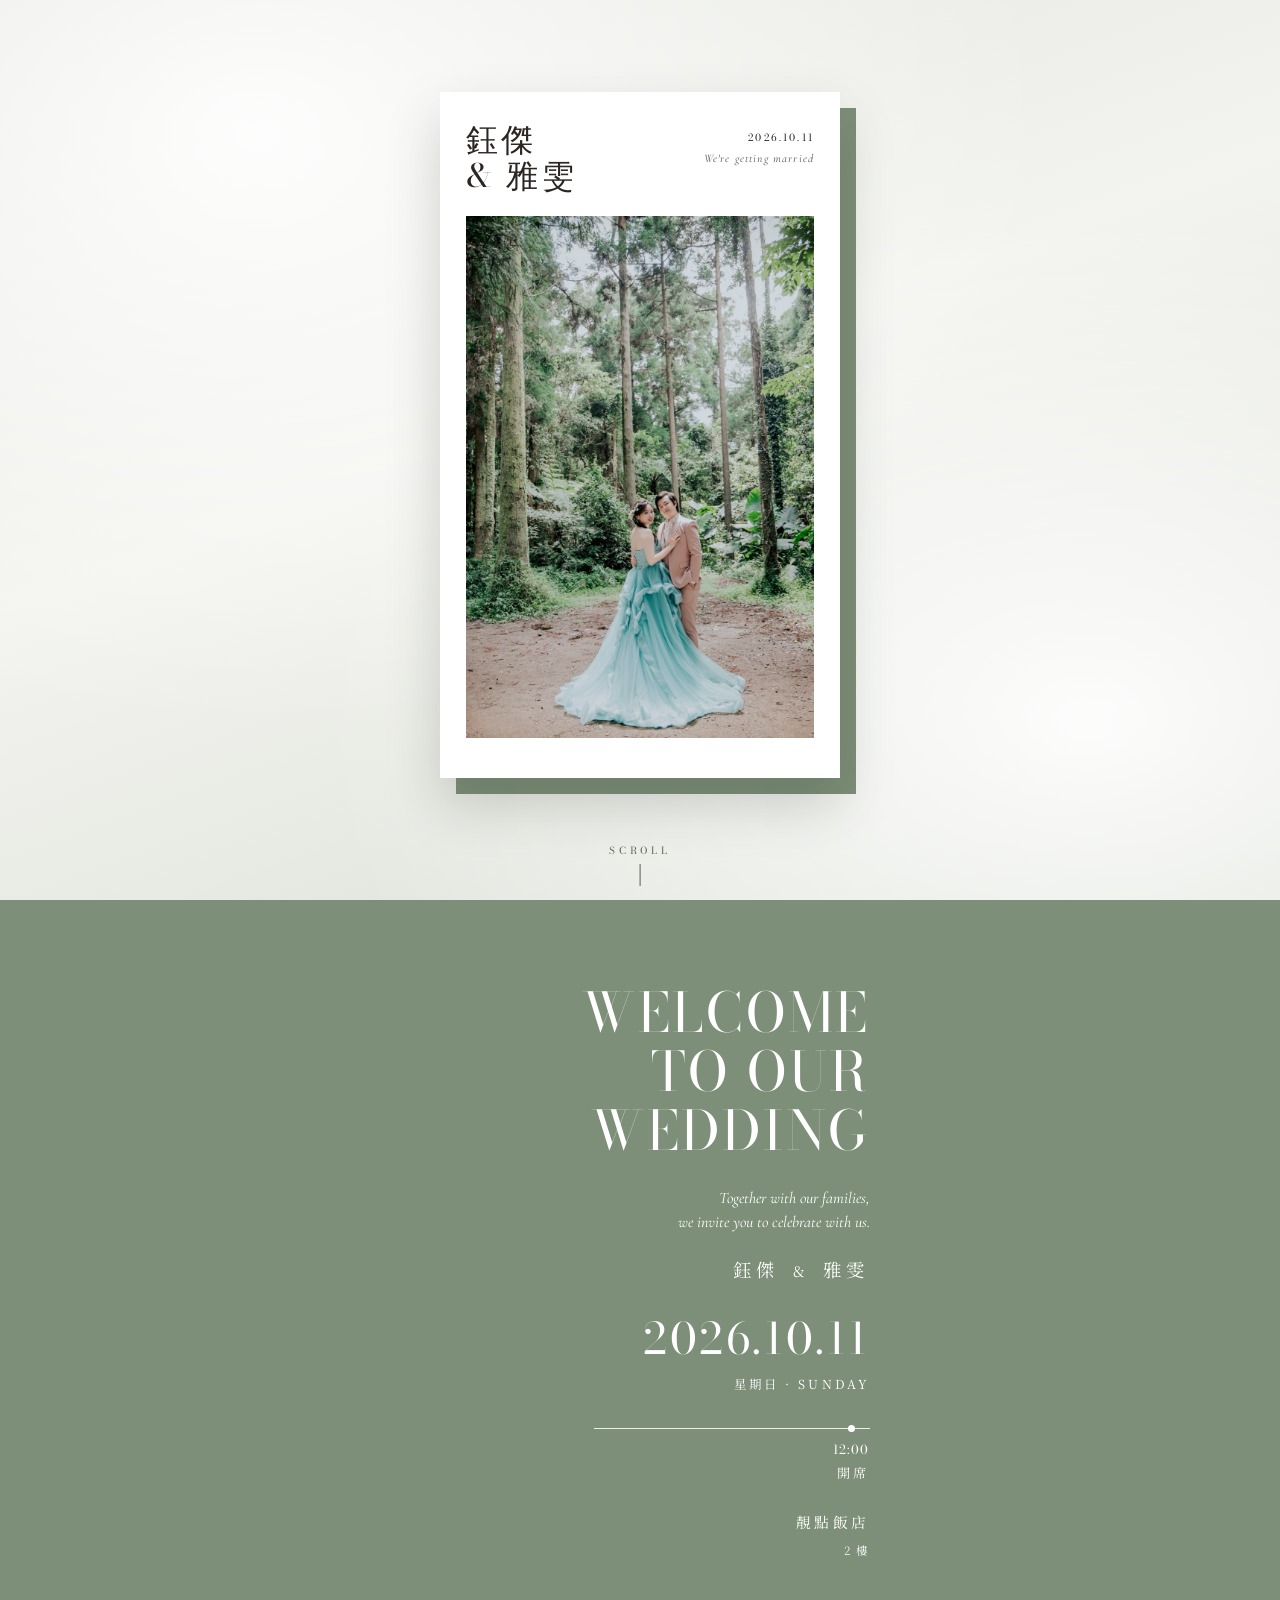
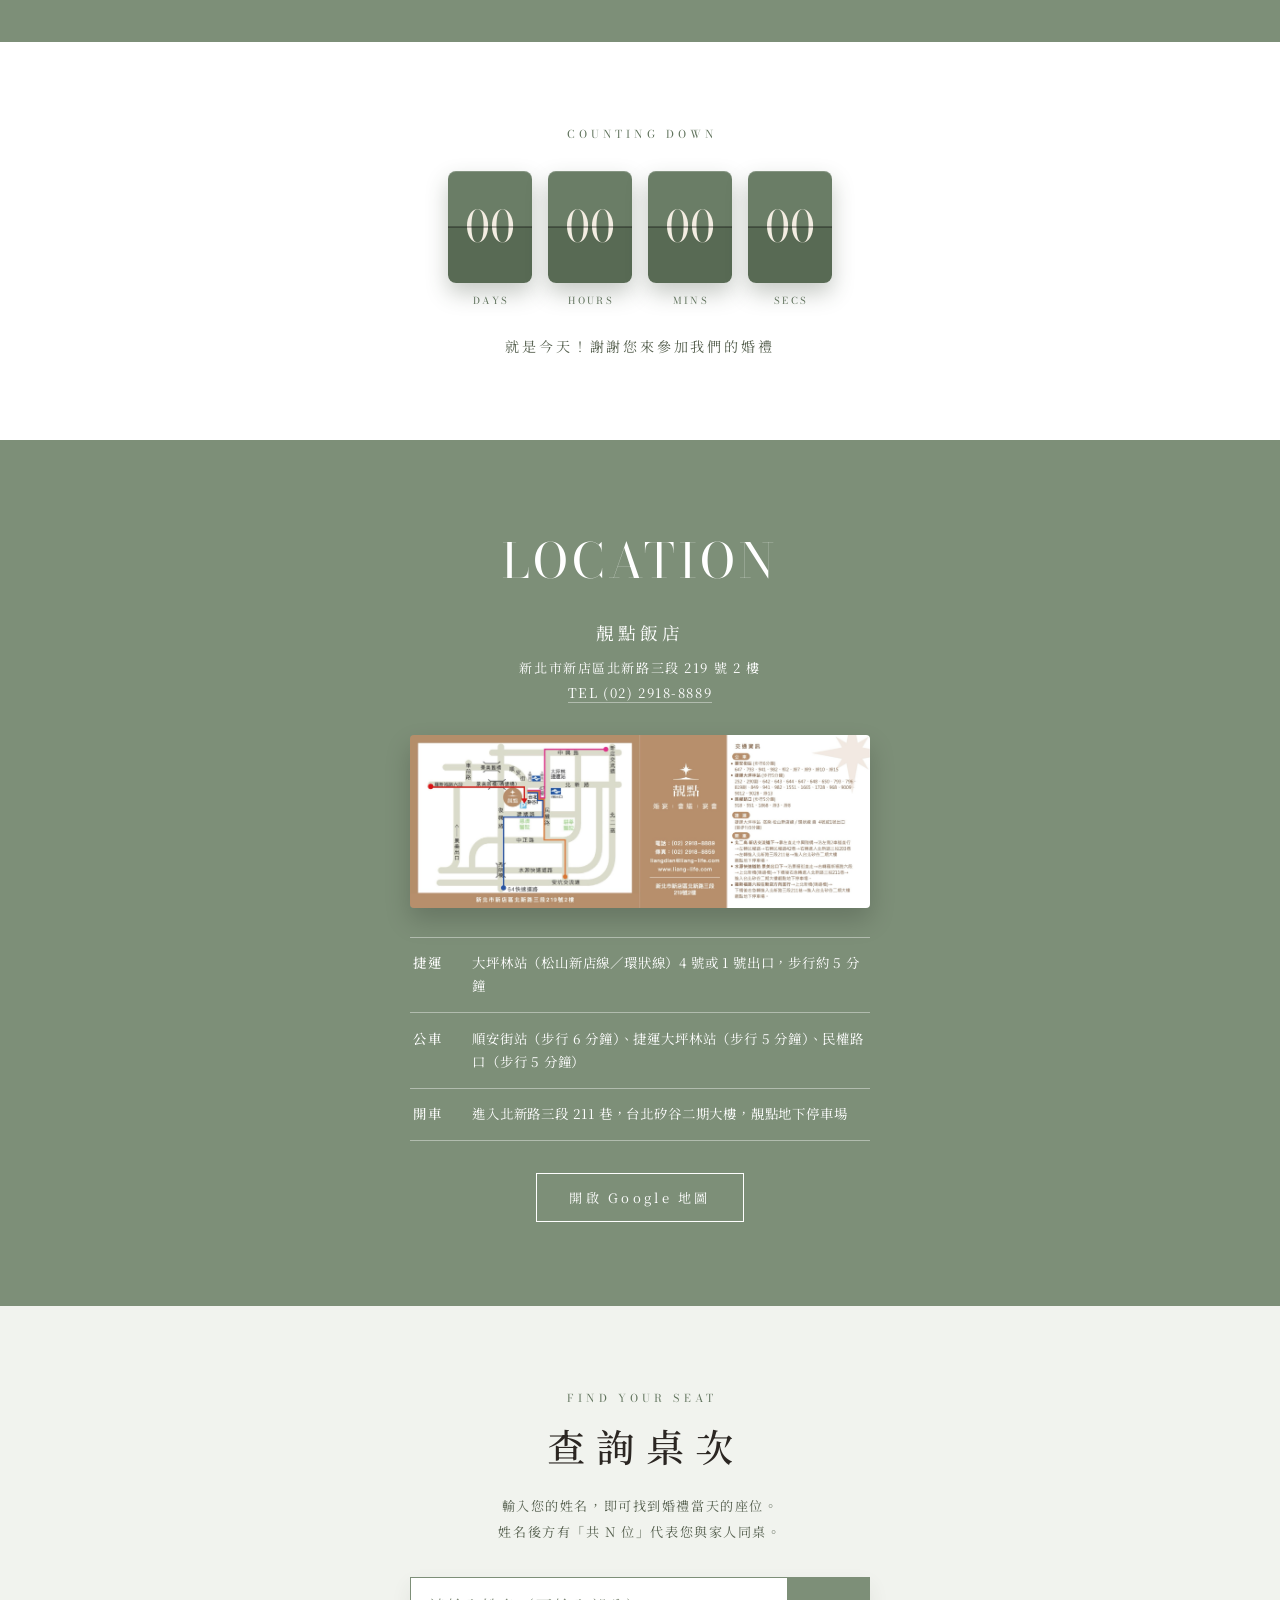
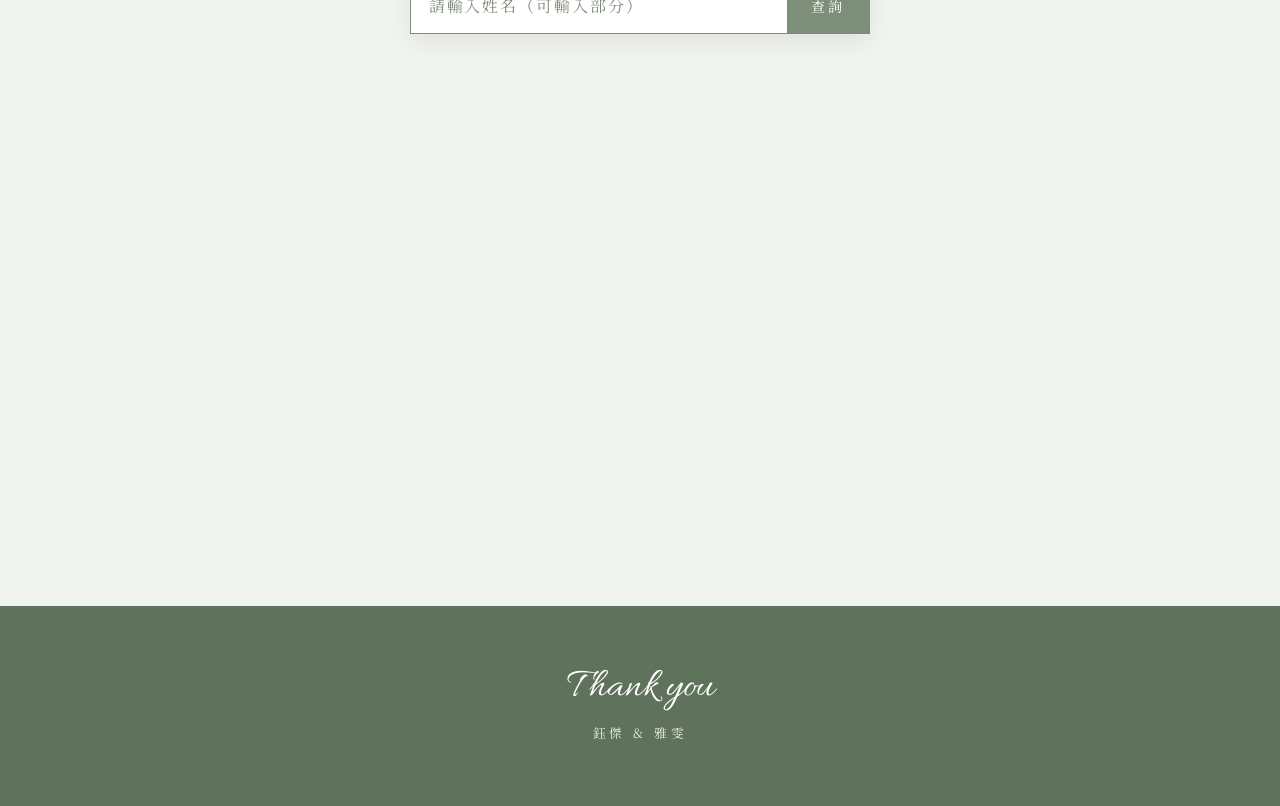
==== commit 952b5213: "新增三種配色主題（森林綠／奶茶暖棕／墨綠金）與比較頁 Co-Authored-By: Claude Opus 5.5 <noreply@anthropic.com>" ====
--- a/index.html
+++ b/index.html
@@ -9,6 +9,14 @@
   <link rel="preconnect" href="https://fonts.gstatic.com" crossorigin>
   <link href="https://fonts.googleapis.com/css2?family=Allura&family=Bodoni+Moda:ital,wght@0,400;0,500;1,400&family=Cormorant+Garamond:ital,wght@0,400;0,500;1,400&family=Noto+Serif+TC:wght@300;400;500&display=swap" rel="stylesheet">
   <link rel="stylesheet" href="style.css">
+  <script src="config.js"></script>
+  <script>
+    // 主題：網址 ?theme=forest|latte|night 優先，否則用 config.js 的 theme
+    (function () {
+      var t = new URLSearchParams(location.search).get('theme') || (window.WEDDING || {}).theme;
+      if (['forest', 'latte', 'night'].indexOf(t) !== -1) document.documentElement.dataset.theme = t;
+    })();
+  </script>
 </head>
 <body>
 
@@ -34,7 +42,7 @@
 
   <main>
     <!-- 邀請 -->
-    <section class="section sage" id="welcome">
+    <section class="section band" id="welcome">
       <div class="col welcome">
         <h2 class="reveal">Welcome<br>to our<br>wedding</h2>
         <p class="sub reveal d1">Together with our families,<br>we invite you to celebrate with us.</p>
@@ -51,7 +59,7 @@
     </section>
 
     <!-- 倒數 -->
-    <section class="section white countdown">
+    <section class="section surface countdown">
       <div class="col">
         <p class="eyebrow reveal">Counting down</p>
         <div class="cd-row reveal d1" id="countdown">
@@ -65,7 +73,7 @@
     </section>
 
     <!-- 地點 -->
-    <section class="section sage" id="location">
+    <section class="section band" id="location">
       <div class="col loc">
         <h2 class="reveal">Location</h2>
         <p class="loc-venue reveal d1" data-cfg="venue"></p>
@@ -79,7 +87,7 @@
 
 
     <!-- 查詢桌次 -->
-    <section class="section ivory seat" id="seat">
+    <section class="section plain seat" id="seat">
       <div class="col">
         <p class="eyebrow reveal">Find your seat</p>
         <h2 class="reveal d1">查詢桌次</h2>
@@ -102,7 +110,6 @@
     <p data-cfg-pair></p>
   </footer>
 
-  <script src="config.js"></script>
   <script src="seating.js"></script>
   <script src="app.js"></script>
 </body>
--- a/style.css
+++ b/style.css
@@ -1,11 +1,87 @@
 *, *::before, *::after { box-sizing: border-box; margin: 0; padding: 0; }
 
-/* 色系：取自婚紗照的森林綠，全站統一 */
+/* ═════ 主題色 ═════
+   預設為 forest；在 <html data-theme="..."> 切換（由 config.js 的 theme 或網址 ?theme= 決定） */
+:root, [data-theme="forest"] {
+  --band: #7d8f78;          /* 彩色區塊底色（邀請、地點） */
+  --on-band: #fff;
+  --band-line: rgba(255,255,255,.4);
+  --deep: #5f725b;          /* 頁尾、強調文字 */
+  --on-deep: #fff;
+  --btn: #7d8f78;
+  --btn-active: #5f725b;
+  --on-btn: #fff;
+  --accent: #5f725b;        /* eyebrow、桌號、標籤 */
+  --bg: #f1f3ee;            /* 查詢桌次底色 */
+  --surface: #fff;          /* 倒數區、結果卡片 */
+  --ink: #2b2622;
+  --muted: #56604f;
+  --subtle: #7f8a78;
+  --line: #e6eae2;
+  --shadow: 50, 65, 45;
+  --cover-bg: linear-gradient(160deg, #e3e6df, #f3f3ef 45%, #dadfd6);
+  --cover-glow: rgba(255,255,255,.9);
+  --cover-ink: #55624f;
+  --plate: #7d8f78;
+  --tile-top: #6a7d66;
+  --tile-bot: #586a54;
+  --tile-ink: #f3ede2;
+}
+[data-theme="latte"] {
+  --band: #b58a67;
+  --on-band: #fff;
+  --band-line: rgba(255,255,255,.45);
+  --deep: #8a6448;
+  --on-deep: #fff;
+  --btn: #b58a67;
+  --btn-active: #8a6448;
+  --on-btn: #fff;
+  --accent: #8a5a3e;
+  --bg: #f4ede3;
+  --surface: #fffdf9;
+  --ink: #2f2620;
+  --muted: #6b5b4e;
+  --subtle: #9a8676;
+  --line: #efe5d8;
+  --shadow: 90, 62, 40;
+  --cover-bg: linear-gradient(160deg, #ece3d6, #f7f2ea 45%, #e4d8c7);
+  --cover-glow: rgba(255,255,255,.85);
+  --cover-ink: #7a5d46;
+  --plate: #c9a282;
+  --tile-top: #9c7355;
+  --tile-bot: #8a6448;
+  --tile-ink: #fbf5ec;
+}
+[data-theme="night"] {
+  --band: #2a3a31;
+  --on-band: #efe8d8;
+  --band-line: rgba(201,169,110,.35);
+  --deep: #141c18;
+  --on-deep: #d9c08e;
+  --btn: #c9a96e;
+  --btn-active: #b08f55;
+  --on-btn: #1b2420;
+  --accent: #d2b27a;
+  --bg: #1b2420;
+  --surface: #202b25;
+  --ink: #efe8d8;
+  --muted: #bdb5a4;
+  --subtle: #938b7b;
+  --line: #2e3a33;
+  --shadow: 0, 0, 0;
+  --cover-bg: linear-gradient(160deg, #1d2722, #2a362f 45%, #18201c);
+  --cover-glow: rgba(201,169,110,.12);
+  --cover-ink: #c9a96e;
+  --plate: #c9a96e;
+  --tile-top: #2c3a32;
+  --tile-bot: #243029;
+  --tile-ink: #e3c992;
+}
+[data-theme="night"] .welcome h2,
+[data-theme="night"] .loc h2,
+[data-theme="night"] .welcome .date { color: var(--accent); }
+
 :root {
-  --sage: #7d8f78;
-  --sage-dark: #5f725b;
-  --ink: #2b2622;
-  --ivory: #f1f3ee;
   --white: #fff;
   --serif-en: 'Bodoni Moda', 'Cormorant Garamond', serif;
   --serif-it: 'Cormorant Garamond', serif;
@@ -17,7 +93,7 @@
 body {
   font-family: var(--serif-tc);
   color: var(--ink);
-  background: var(--ivory);
+  background: var(--bg);
   overflow-x: hidden;
   -webkit-font-smoothing: antialiased;
 }
@@ -34,9 +110,9 @@
   padding: 40px 28px 70px;
   overflow: hidden;
   background:
-    radial-gradient(ellipse at 20% 15%, rgba(255,255,255,.9), transparent 55%),
-    radial-gradient(ellipse at 85% 80%, rgba(255,255,255,.7), transparent 50%),
-    linear-gradient(160deg, #e3e6df, #f3f3ef 45%, #dadfd6);
+    radial-gradient(ellipse at 20% 15%, var(--cover-glow), transparent 55%),
+    radial-gradient(ellipse at 85% 80%, var(--cover-glow), transparent 50%),
+    var(--cover-bg);
   isolation: isolate;
 }
 .cover-wrap { position: relative; width: 100%; max-width: 400px; }
@@ -45,7 +121,7 @@
   position: absolute;
   z-index: -1;
   inset: 16px -16px -16px 16px;
-  background: var(--sage);
+  background: var(--plate);
   opacity: 0;
   transform: scale(.9);
   transform-origin: 0 100%;
@@ -54,8 +130,9 @@
 .cover-card {
   position: relative;
   background: #fff;
+  color: #2b2622;
   padding: 30px 26px 40px;
-  box-shadow: 0 26px 50px rgba(50, 60, 45, .22);
+  box-shadow: 0 26px 50px rgba(var(--shadow), .22);
   opacity: 0;
   transform: translateY(40px);
   animation: cardIn 1.4s cubic-bezier(.2,.8,.25,1) .2s forwards;
@@ -76,7 +153,7 @@
 .cover-head em { display: block; font-family: var(--serif-it); font-size: .72rem; letter-spacing: .1em; margin-top: 6px; color: #555; text-align: right; opacity: 0; animation: fade 1s ease 2.6s forwards; }
 .cover-photo { overflow: hidden; clip-path: inset(0 0 100% 0); animation: unveil 1.8s cubic-bezier(.6,0,.2,1) 1.6s forwards; }
 .cover-photo img { width: 100%; transform: scale(1.15); animation: settle 2.6s cubic-bezier(.2,.7,.2,1) 1.6s forwards; }
-.cover-photo.empty { aspect-ratio: 3 / 4; background: linear-gradient(160deg, #a9b7a2, #6f8269); }
+.cover-photo.empty { aspect-ratio: 3 / 4; background: linear-gradient(160deg, var(--band), var(--deep)); }
 .cover-photo.empty img { display: none; }
 
 .scroll-hint {
@@ -87,7 +164,7 @@
   font-family: var(--serif-en);
   font-size: .62rem;
   letter-spacing: .4em;
-  color: #55624f;
+  color: var(--cover-ink);
   text-decoration: none;
   text-transform: uppercase;
   opacity: 0;
@@ -99,7 +176,7 @@
   width: 1px;
   height: 22px;
   margin: 6px auto 0;
-  background: #55624f;
+  background: var(--cover-ink);
   transform-origin: top;
   animation: drip 1.8s ease-in-out infinite;
 }
@@ -115,9 +192,9 @@
 /* ═════ 區塊共用 ═════ */
 .section { padding: 84px 20px; position: relative; }
 .col { max-width: 460px; margin: 0 auto; }
-.sage { background: var(--sage); color: var(--white); }
-.white { background: var(--white); }
-.ivory { background: var(--ivory); }
+.band { background: var(--band); color: var(--on-band); }
+.surface { background: var(--surface); }
+.plain { background: var(--bg); }
 .reveal { opacity: 0; transform: translateY(26px); transition: opacity 1s ease, transform 1s cubic-bezier(.2,.7,.2,1); }
 .reveal.in { opacity: 1; transform: none; }
 .d1 { transition-delay: .12s; } .d2 { transition-delay: .24s; } .d3 { transition-delay: .36s; } .d4 { transition-delay: .48s; }
@@ -126,7 +203,7 @@
   font-size: .68rem;
   letter-spacing: .38em;
   text-transform: uppercase;
-  color: var(--sage-dark);
+  color: var(--accent);
   padding-left: .38em;
 }
 
@@ -148,9 +225,9 @@
 .welcome .date { font-family: var(--serif-en); font-size: clamp(2.1rem, 9vw, 2.7rem); letter-spacing: .06em; margin-top: 1.4rem; }
 .welcome .dow { font-size: .78rem; letter-spacing: .25em; margin-top: .3rem; }
 .timeline { display: flex; justify-content: flex-end; gap: 2.6rem; margin-top: 2rem; position: relative; }
-.timeline::before { content: ''; position: absolute; left: 40%; right: 0; top: 3px; height: 1px; background: rgba(255,255,255,.85); }
+.timeline::before { content: ''; position: absolute; left: 40%; right: 0; top: 3px; height: 1px; background: var(--on-band); opacity: .85; }
 .tl { text-align: center; position: relative; }
-.tl .dot { width: 7px; height: 7px; border-radius: 50%; background: #fff; margin: 0 auto 8px; }
+.tl .dot { width: 7px; height: 7px; border-radius: 50%; background: var(--on-band); margin: 0 auto 8px; }
 .tl .t { font-family: var(--serif-en); font-size: .78rem; letter-spacing: .12em; }
 .tl .l { font-size: .82rem; letter-spacing: .2em; margin-top: 4px; padding-left: .2em; }
 .venue { margin-top: 1.8rem; font-size: .92rem; letter-spacing: .24em; }
@@ -165,12 +242,12 @@
   aspect-ratio: 3 / 4;
   border-radius: 8px;
   overflow: hidden;
-  background: linear-gradient(180deg, #6a7d66 0 50%, #586a54 50% 100%);
-  box-shadow: 0 10px 22px rgba(40, 55, 38, .28), inset 0 1px 0 rgba(255,255,255,.18);
+  background: linear-gradient(180deg, var(--tile-top) 0 50%, var(--tile-bot) 50% 100%);
+  box-shadow: 0 10px 22px rgba(var(--shadow), .28), inset 0 1px 0 rgba(255,255,255,.18);
   display: flex;
   align-items: center;
   justify-content: center;
-  color: var(--ivory);
+  color: var(--tile-ink);
   font-family: var(--serif-en);
   font-size: clamp(1.9rem, 9.5vw, 2.7rem);
   line-height: 1;
@@ -189,8 +266,8 @@
 .cd-tile b { font-weight: 400; display: block; }
 .cd-tile b.flip { animation: flip .5s ease-in-out; }
 @keyframes flip { 0% { transform: rotateX(90deg); opacity: 0; } 100% { transform: rotateX(0); opacity: 1; } }
-.cd-unit span { display: block; margin-top: 10px; font-family: var(--serif-en); font-size: .6rem; letter-spacing: .25em; padding-left: .25em; color: var(--sage-dark); text-transform: uppercase; }
-.cd-msg { margin-top: 1.8rem; font-size: .88rem; letter-spacing: .2em; color: #6b625a; }
+.cd-unit span { display: block; margin-top: 10px; font-family: var(--serif-en); font-size: .6rem; letter-spacing: .25em; padding-left: .25em; color: var(--accent); text-transform: uppercase; }
+.cd-msg { margin-top: 1.8rem; font-size: .88rem; letter-spacing: .2em; color: var(--muted); }
 
 /* ═════ 地點 ═════ */
 .loc { text-align: center; }
@@ -198,34 +275,35 @@
 .loc-venue { margin-top: 1.4rem; font-size: 1.1rem; letter-spacing: .24em; }
 .loc-addr { margin-top: .7rem; font-size: .82rem; letter-spacing: .12em; line-height: 1.9; opacity: .92; }
 .loc-map { margin: 1.8rem auto 0; border-radius: 4px; box-shadow: 0 12px 26px rgba(0,0,0,.18); }
-.transport { list-style: none; margin-top: 1.8rem; text-align: left; border-top: 1px solid rgba(255,255,255,.4); }
-.transport li { display: flex; gap: 1rem; padding: .9rem .2rem; border-bottom: 1px solid rgba(255,255,255,.4); font-size: .84rem; line-height: 1.7; letter-spacing: .06em; }
+.transport { list-style: none; margin-top: 1.8rem; text-align: left; border-top: 1px solid var(--band-line); }
+.transport li { display: flex; gap: 1rem; padding: .9rem .2rem; border-bottom: 1px solid var(--band-line); font-size: .84rem; line-height: 1.7; letter-spacing: .06em; }
 .transport b { flex: none; width: 3.2em; font-weight: 500; letter-spacing: .15em; }
 .btn {
   display: inline-block;
   margin-top: 2rem;
   padding: .85rem 2rem;
-  border: 1px solid rgba(255,255,255,.85);
-  color: #fff;
+  border: 1px solid var(--on-band);
+  color: var(--on-band);
   text-decoration: none;
   font-size: .82rem;
   letter-spacing: .25em;
   transition: background .3s, color .3s;
 }
-.btn:hover, .btn:active { background: #fff; color: var(--sage-dark); }
+.btn:hover, .btn:active { background: var(--on-band); color: var(--band); }
 
 /* ═════ 查詢桌次 ═════ */
 .seat { text-align: center; min-height: 100vh; min-height: 100svh; }
 .seat h2 { font-size: clamp(1.9rem, 8vw, 2.4rem); font-weight: 500; letter-spacing: .3em; padding-left: .3em; margin-top: .8rem; }
-.seat-desc { margin-top: 1.2rem; font-size: .82rem; line-height: 2; letter-spacing: .12em; color: #56604f; }
-.seat-form { display: flex; margin-top: 2rem; box-shadow: 0 8px 20px rgba(50,65,45,.08); }
+.seat-desc { margin-top: 1.2rem; font-size: .82rem; line-height: 2; letter-spacing: .12em; color: var(--muted); }
+.seat-form { display: flex; margin-top: 2rem; box-shadow: 0 8px 20px rgba(var(--shadow),.08); }
+.seat-form input::placeholder { color: var(--subtle); }
 .seat-form input {
   flex: 1;
   min-width: 0;
   padding: 1rem 1.1rem;
-  border: 1px solid var(--sage);
+  border: 1px solid var(--btn);
   border-right: 0;
-  background: #fff;
+  background: var(--surface);
   font: inherit;
   font-size: 16px; /* 16px 以上 iOS 才不會自動放大畫面 */
   letter-spacing: .12em;
@@ -234,30 +312,30 @@
   -webkit-appearance: none;
   appearance: none;
 }
-.seat-form input:focus { outline: none; border-color: var(--sage-dark); }
+.seat-form input:focus { outline: none; border-color: var(--btn-active); }
 .seat-form button {
   flex: none;
   padding: 0 1.5rem;
   border: 0;
-  background: var(--sage);
-  color: #fff;
+  background: var(--btn);
+  color: var(--on-btn);
   font: inherit;
   font-size: .88rem;
   letter-spacing: .25em;
   cursor: pointer;
   border-radius: 0;
 }
-.seat-form button:active { background: var(--sage-dark); }
-.seat-meta { margin-top: 1.4rem; min-height: 1.2em; font-size: .78rem; letter-spacing: .14em; color: #6c7666; }
-.seat-list { list-style: none; margin-top: 1rem; background: #fff; text-align: left; box-shadow: 0 10px 26px rgba(50,65,45,.1); }
-.seat-list:not(:empty) { border-top: 3px solid var(--sage); }
+.seat-form button:active { background: var(--btn-active); }
+.seat-meta { margin-top: 1.4rem; min-height: 1.2em; font-size: .78rem; letter-spacing: .14em; color: var(--subtle); }
+.seat-list { list-style: none; margin-top: 1rem; background: var(--surface); text-align: left; box-shadow: 0 10px 26px rgba(var(--shadow),.1); }
+.seat-list:not(:empty) { border-top: 3px solid var(--btn); }
 .seat-list li {
   display: flex;
   justify-content: space-between;
   align-items: center;
   gap: 1rem;
   padding: .95rem 1.2rem;
-  border-bottom: 1px solid #e6eae2;
+  border-bottom: 1px solid var(--line);
   animation: fade .35s ease both;
   opacity: 0;
 }
@@ -266,18 +344,18 @@
   font-style: normal;
   font-size: .64rem;
   letter-spacing: .1em;
-  color: var(--sage-dark);
-  border: 1px solid var(--sage);
+  color: var(--accent);
+  border: 1px solid var(--accent);
   border-radius: 999px;
   padding: .12rem .6rem;
 }
-.seat-list .tb { flex: none; color: var(--sage-dark); white-space: nowrap; }
-.seat-list .tb small { font-size: .7rem; margin-right: .25rem; color: #7f8a78; }
+.seat-list .tb { flex: none; color: var(--accent); white-space: nowrap; }
+.seat-list .tb small { font-size: .7rem; margin-right: .25rem; color: var(--subtle); }
 .seat-list .tb b { font-family: var(--serif-en); font-weight: 400; font-size: 1.7rem; line-height: 1; }
 .seat-list .tb b.main { font-family: var(--serif-tc); font-size: 1.15rem; letter-spacing: .2em; }
 
 /* ═════ Footer ═════ */
-.footer { background: var(--sage-dark); color: #fff; text-align: center; padding: 56px 20px 64px; }
+.footer { background: var(--deep); color: var(--on-deep); text-align: center; padding: 56px 20px 64px; }
 .footer .script { font-family: var(--script); font-size: 2.6rem; }
 .footer p + p { margin-top: .6rem; font-size: .8rem; letter-spacing: .3em; opacity: .9; }
 
@@ -286,4 +364,4 @@
   .reveal { opacity: 1; transform: none; }
 }
 
-.loc-addr a { color: inherit; text-decoration: none; border-bottom: 1px solid rgba(255,255,255,.5); }
+.loc-addr a { color: inherit; text-decoration: none; border-bottom: 1px solid var(--band-line); }
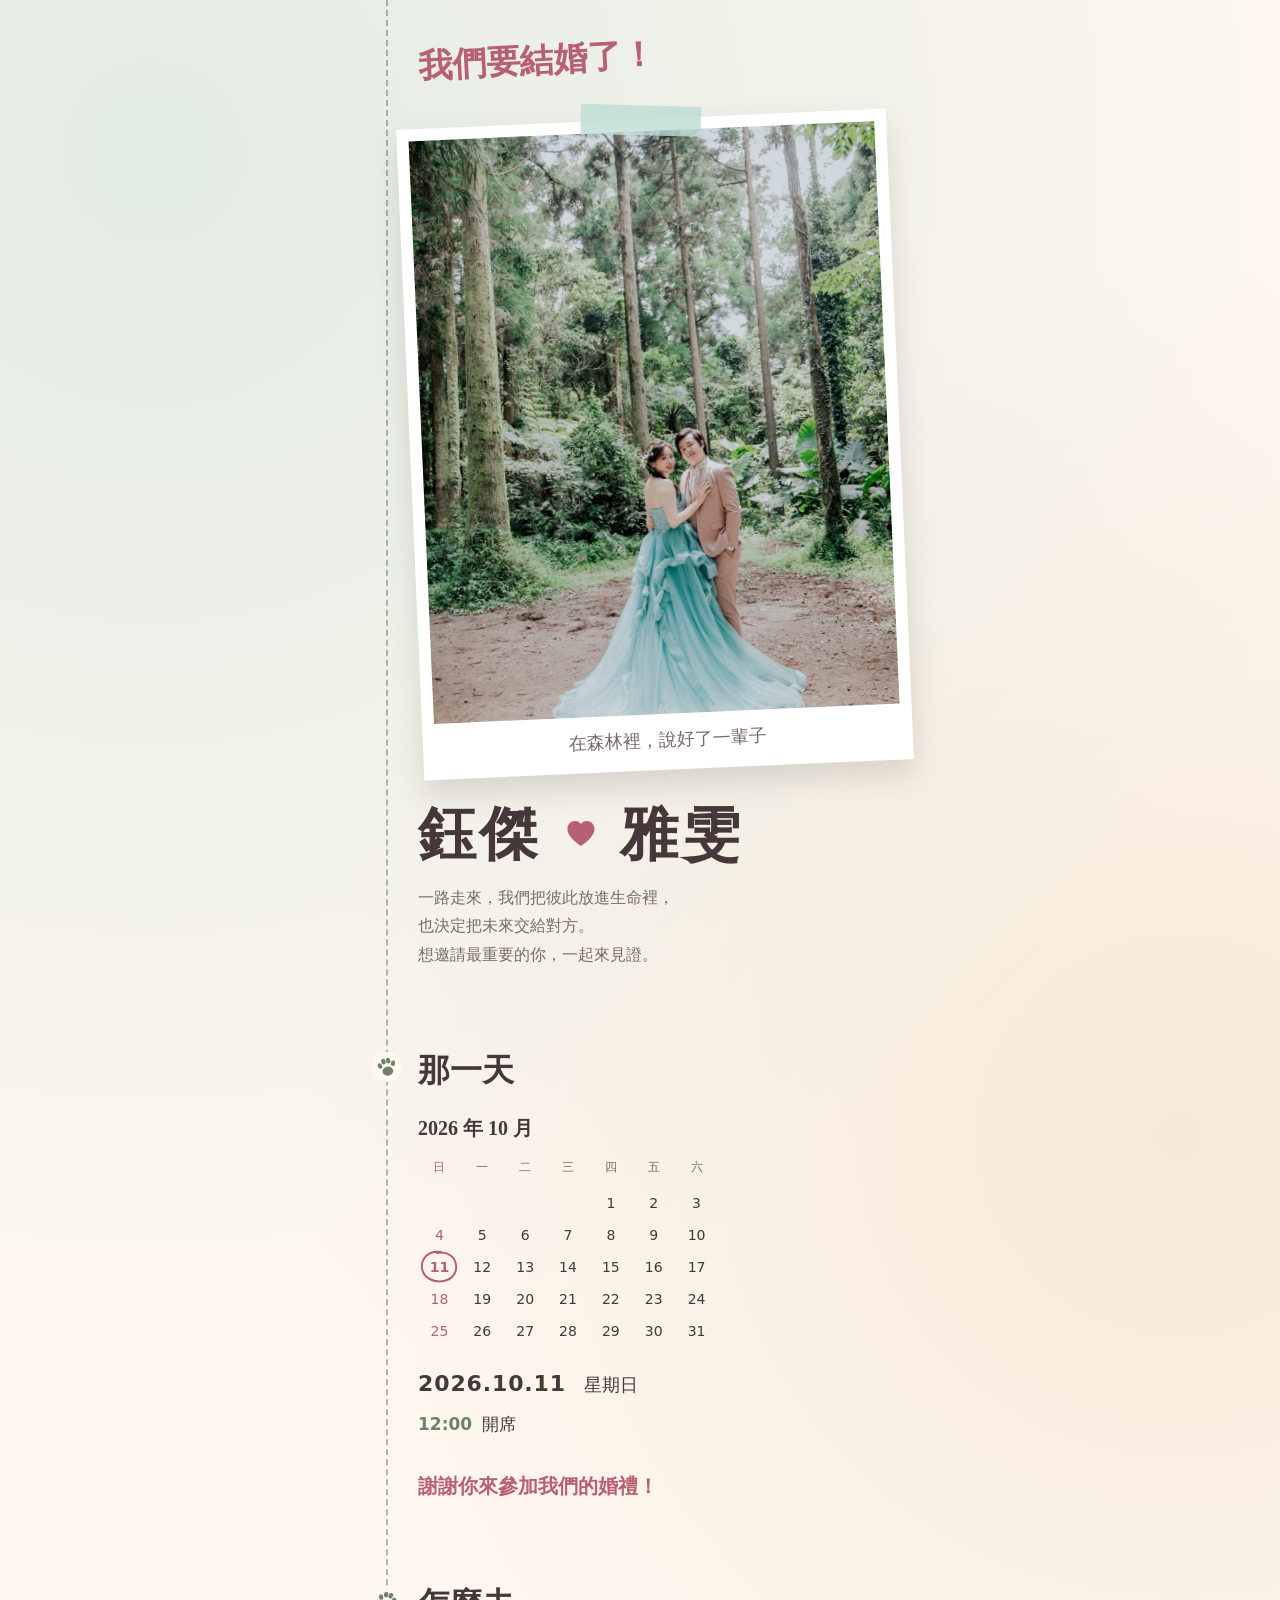
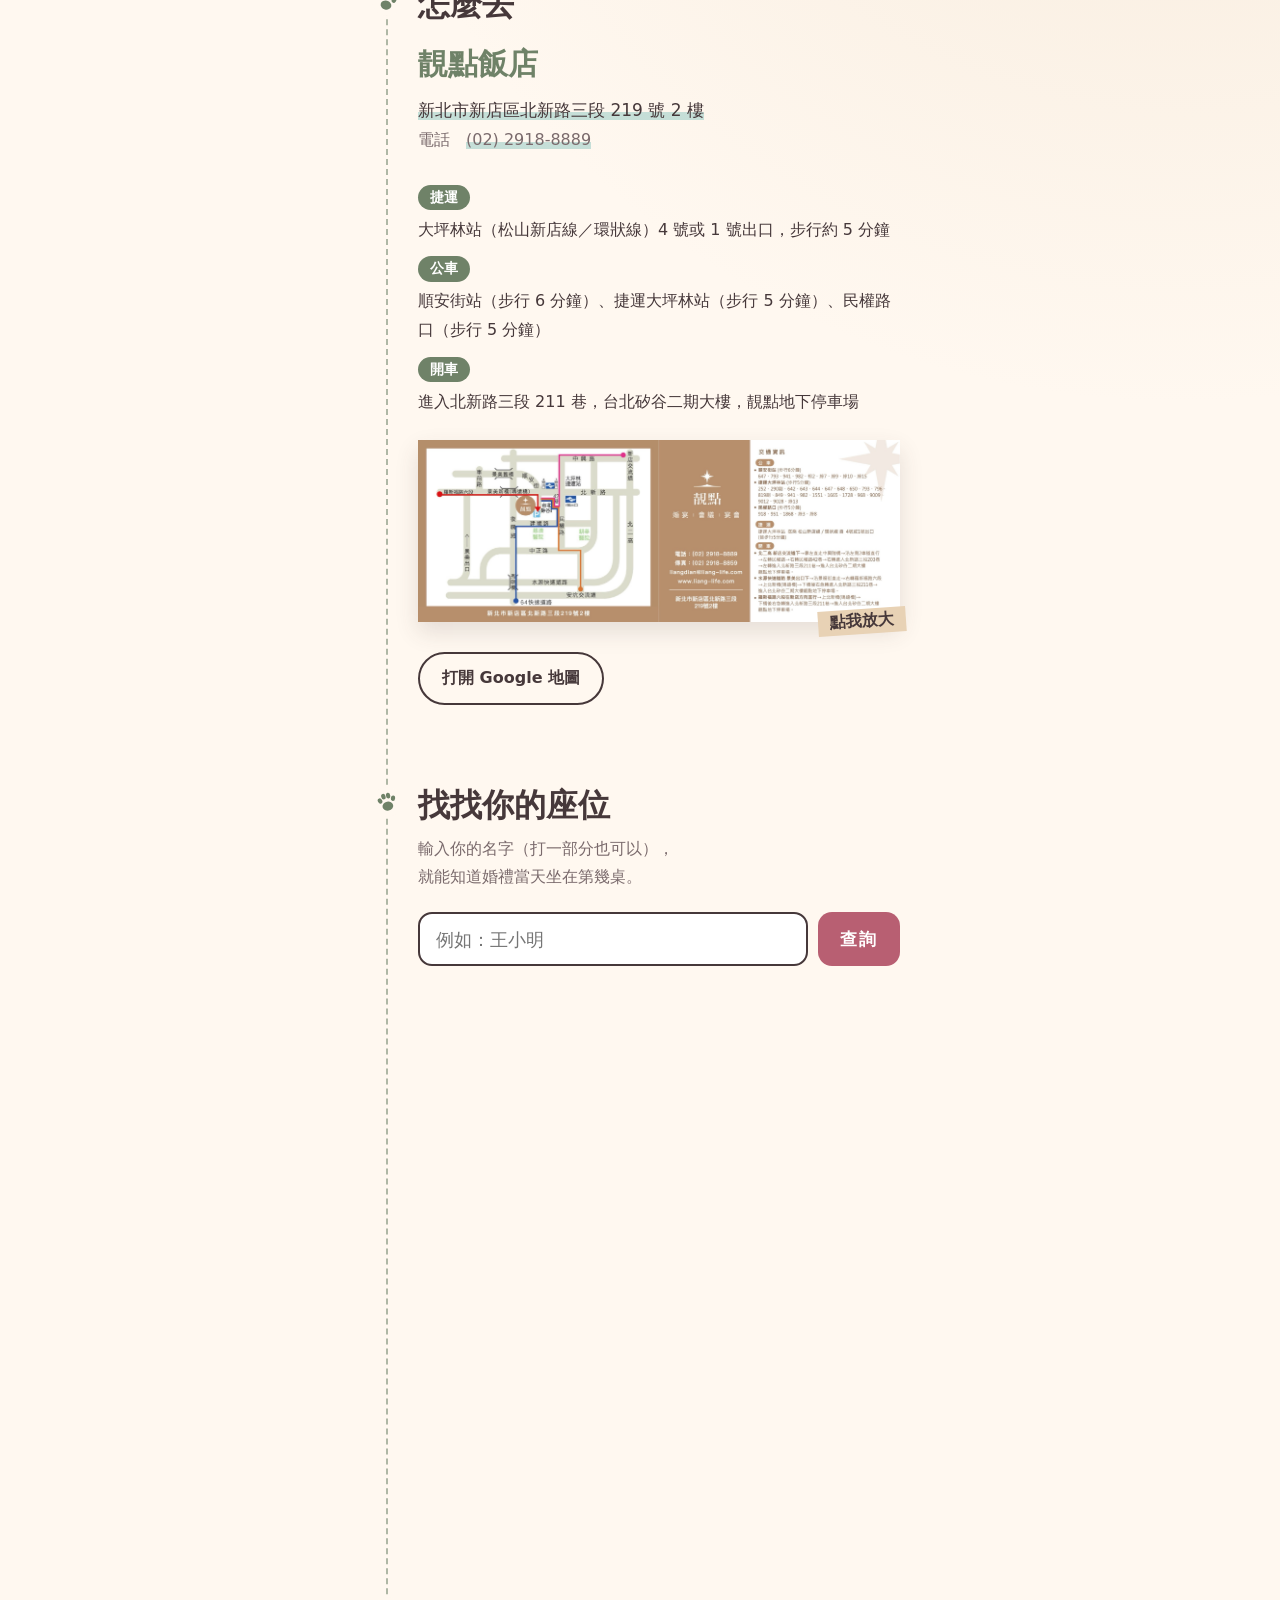
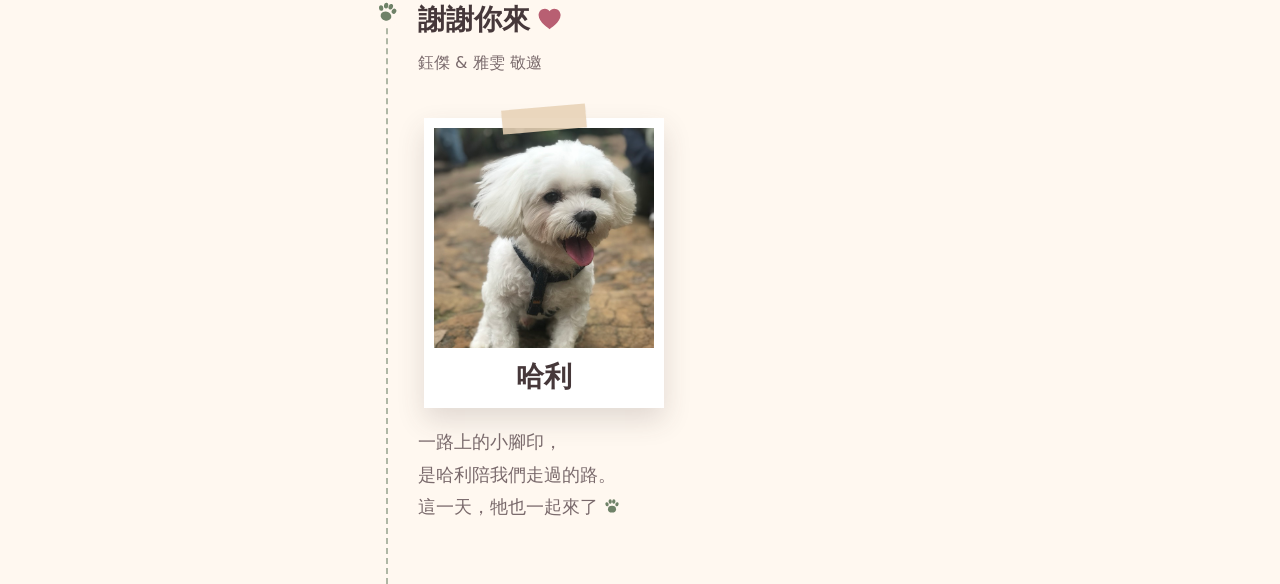
==== commit 050e140c: "採用設計 C（森林散步手帳）為正式版，加入翻頁倒數與哈利 - C 搬到根目錄，QR code 用 /?seat - 移除設計 A、B 與比較頁（git 紀錄可找回） - 日期區改用翻頁倒數（天時分秒）" ====
--- a/index.html
+++ b/index.html
@@ -3,114 +3,130 @@
 <head>
   <meta charset="UTF-8">
   <meta name="viewport" content="width=device-width, initial-scale=1, viewport-fit=cover">
-  <title>Wedding Invitation</title>
+  <title>我們要結婚了</title>
   <meta name="description" content="婚禮邀請 · 桌次查詢">
   <link rel="preconnect" href="https://fonts.googleapis.com">
   <link rel="preconnect" href="https://fonts.gstatic.com" crossorigin>
-  <link href="https://fonts.googleapis.com/css2?family=Allura&family=Bodoni+Moda:ital,wght@0,400;0,500;1,400&family=Cormorant+Garamond:ital,wght@0,400;0,500;1,400&family=Noto+Serif+TC:wght@300;400;500&display=swap" rel="stylesheet">
+  <link href="https://fonts.googleapis.com/css2?family=LXGW+WenKai+TC:wght@400;700&family=Noto+Sans+TC:wght@400;500;700&display=swap" rel="stylesheet">
   <link rel="stylesheet" href="style.css">
-  <script src="config.js"></script>
-  <script>
-    // 主題：網址 ?theme=forest|latte|night 優先，否則用 config.js 的 theme
-    (function () {
-      var t = new URLSearchParams(location.search).get('theme') || (window.WEDDING || {}).theme;
-      if (['forest', 'latte', 'night'].indexOf(t) !== -1) document.documentElement.dataset.theme = t;
-    })();
-  </script>
 </head>
 <body>
 
-  <!-- 封面 -->
-  <header class="cover">
-    <div class="cover-wrap">
-      <div class="cover-card">
-        <div class="cover-head">
-          <h1><span data-cfg="groomEn"></span><span>&amp; <b data-cfg="brideEn"></b></span></h1>
-          <div>
-            <p data-cfg="dateText"></p>
-            <em>We're getting married</em>
-          </div>
-        </div>
-        <div class="cover-photo">
-          <!-- 主視覺照片放在 assets/photo.jpg -->
-          <img src="assets/photo.jpg" alt="婚紗照" onerror="this.parentNode.classList.add('empty')">
-        </div>
+  <!-- 圖示：腳印、愛心（自製 SVG，各裝置外觀一致） -->
+  <svg width="0" height="0" style="position:absolute" aria-hidden="true">
+    <symbol id="paw" viewBox="0 0 40 40">
+      <ellipse cx="20" cy="27" rx="9" ry="7.5"/>
+      <ellipse cx="9" cy="16" rx="3.6" ry="4.6" transform="rotate(-18 9 16)"/>
+      <ellipse cx="16" cy="10" rx="3.6" ry="4.8" transform="rotate(-6 16 10)"/>
+      <ellipse cx="24" cy="10" rx="3.6" ry="4.8" transform="rotate(6 24 10)"/>
+      <ellipse cx="31" cy="16" rx="3.6" ry="4.6" transform="rotate(18 31 16)"/>
+    </symbol>
+    <symbol id="heart" viewBox="0 0 32 30">
+      <path d="M16 28S2 19.5 2 10.2C2 5.6 5.6 2 10 2c2.6 0 4.8 1.3 6 3.3C17.2 3.3 19.4 2 22 2c4.4 0 8 3.6 8 8.2C30 19.5 16 28 16 28z"/>
+    </symbol>
+  </svg>
+
+  <!-- 現場查詢模式（?seat）才出現的頂列 -->
+  <div class="seat-bar">
+    <span><span data-cfg="groom"></span> <svg class="ic-heart"><use href="#heart"/></svg> <span data-cfg="bride"></span> 的婚禮</span>
+    <a id="full-link">看完整邀請 →</a>
+  </div>
+
+  <main class="trail">
+    <!-- 封面 -->
+    <section class="stop hero">
+      <div class="hearts" aria-hidden="true">
+        <svg><use href="#heart"/></svg><svg><use href="#heart"/></svg><svg><use href="#heart"/></svg><svg><use href="#heart"/></svg><svg><use href="#heart"/></svg>
       </div>
-    </div>
-    <a class="scroll-hint" href="#welcome">Scroll</a>
-  </header>
+      <p class="hand hello">我們要結婚了！</p>
+      <figure class="polaroid">
+        <span class="tape" aria-hidden="true"></span>
+        <img src="assets/photo.jpg" alt="婚紗照" width="1400" height="2100">
+        <figcaption class="hand">在森林裡，說好了一輩子</figcaption>
+      </figure>
+      <h1 class="couple hand">
+        <span data-cfg="groom"></span>
+        <svg class="ic-heart"><use href="#heart"/></svg>
+        <span data-cfg="bride"></span>
+      </h1>
+      <p class="invite">一路走來，我們把彼此放進生命裡，<br>也決定把未來交給對方。<br>想邀請最重要的你，一起來見證。</p>
+    </section>
 
-  <main>
-    <!-- 邀請 -->
-    <section class="section band" id="welcome">
-      <div class="col welcome">
-        <h2 class="reveal">Welcome<br>to our<br>wedding</h2>
-        <p class="sub reveal d1">Together with our families,<br>we invite you to celebrate with us.</p>
-        <p class="couple reveal d2"><span data-cfg="groom"></span><i>&amp;</i><span data-cfg="bride"></span></p>
-        <p class="parents reveal d2" id="parents">
-          <small>男方家長</small><span data-cfg="groomParents"></span><br>
-          <small>女方家長</small><span data-cfg="brideParents"></span>
-        </p>
-        <p class="date reveal d3" data-cfg="dateText"></p>
-        <p class="dow reveal d3" data-cfg="dowText"></p>
-        <div class="timeline reveal d4" id="timeline"></div>
-        <p class="venue reveal d4"><span data-cfg="venue"></span><small data-cfg="hall"></small></p>
+    <!-- 日子 -->
+    <section class="stop" id="date">
+      <svg class="node"><use href="#paw"/></svg>
+      <h2 class="hand">那一天</h2>
+      <div class="cal" id="cal" aria-label="月曆">
+        <p class="cal-title hand" id="cal-title"></p>
+        <div class="cal-grid" id="cal-grid"></div>
+      </div>
+      <p class="when"><b data-cfg="dateText"></b>　<span data-cfg="dowText"></span></p>
+      <ul class="plan" id="plan"></ul>
+
+      <!-- 翻頁倒數 -->
+      <p class="cd-label hand" id="cd-label">倒數</p>
+      <div class="cd-row" id="countdown">
+        <div class="cd-unit"><div class="cd-tile"><b data-u="d">0</b></div><span>天</span></div>
+        <div class="cd-unit"><div class="cd-tile"><b data-u="h">0</b></div><span>時</span></div>
+        <div class="cd-unit"><div class="cd-tile"><b data-u="m">0</b></div><span>分</span></div>
+        <div class="cd-unit"><div class="cd-tile"><b data-u="s">0</b></div><span>秒</span></div>
       </div>
     </section>
 
-    <!-- 倒數 -->
-    <section class="section surface countdown">
-      <div class="col">
-        <p class="eyebrow reveal">Counting down</p>
-        <div class="cd-row reveal d1" id="countdown">
-          <div class="cd-unit"><div class="cd-tile"><b data-u="d">0</b></div><span>Days</span></div>
-          <div class="cd-unit"><div class="cd-tile"><b data-u="h">0</b></div><span>Hours</span></div>
-          <div class="cd-unit"><div class="cd-tile"><b data-u="m">0</b></div><span>Mins</span></div>
-          <div class="cd-unit"><div class="cd-tile"><b data-u="s">0</b></div><span>Secs</span></div>
-        </div>
-        <p class="cd-msg reveal d2" id="cd-msg">期待與您相見</p>
+    <!-- 地點：路徑旁的註記，不做卡片 -->
+    <section class="stop" id="place">
+      <svg class="node"><use href="#paw"/></svg>
+      <h2 class="hand">怎麼去</h2>
+      <p class="venue hand" data-cfg="venue"></p>
+      <p class="addr"><a id="addr-link" target="_blank" rel="noopener"><span data-cfg="address"></span> <span data-cfg="hall"></span></a></p>
+      <p class="tel" id="tel-row">電話　<a id="tel-link" data-cfg="phone"></a></p>
+      <dl class="notes" id="notes"></dl>
+      <button class="map-thumb" id="map-open" type="button" aria-label="放大交通資訊圖">
+        <img src="assets/map.jpg" alt="交通資訊圖" loading="lazy" onerror="this.closest('.map-thumb').remove()">
+        <span class="hint">點我放大</span>
+      </button>
+      <a class="pill" id="map-link" target="_blank" rel="noopener">打開 Google 地圖</a>
+    </section>
+
+    <!-- 查詢座位 -->
+    <section class="stop seat" id="seat">
+      <svg class="node"><use href="#paw"/></svg>
+      <h2 class="hand">找找你的座位</h2>
+      <p class="seat-desc">輸入你的名字（打一部分也可以），<br>就能知道婚禮當天坐在第幾桌。</p>
+      <form class="seat-form" id="seat-form" autocomplete="off">
+        <input id="seat-q" type="search" placeholder="例如：王小明" aria-label="姓名">
+        <button type="submit">查詢</button>
+      </form>
+      <p class="seat-meta" id="seat-meta" aria-live="polite"></p>
+      <div class="card" id="card" hidden>
+        <p class="card-title">婚宴報到卡</p>
+        <ul class="seat-list" id="seat-list"></ul>
       </div>
     </section>
 
-    <!-- 地點 -->
-    <section class="section band" id="location">
-      <div class="col loc">
-        <h2 class="reveal">Location</h2>
-        <p class="loc-venue reveal d1" data-cfg="venue"></p>
-        <p class="loc-addr reveal d1"><span data-cfg="address"></span> <span data-cfg="hall"></span><br><a id="tel-link">TEL <span data-cfg="phone"></span></a></p>
-        <!-- 交通圖放在 assets/map.jpg（沒有就自動隱藏） -->
-        <img class="loc-map reveal d2" src="assets/map.jpg" alt="交通資訊" onerror="this.remove()">
-        <ul class="transport reveal d2" id="transport"></ul>
-        <a class="btn reveal d3" id="map-link" target="_blank" rel="noopener">開啟 Google 地圖</a>
-      </div>
-    </section>
+    <footer class="stop end">
+      <svg class="node"><use href="#paw"/></svg>
+      <p class="hand">謝謝你來 <svg class="ic-heart"><use href="#heart"/></svg></p>
+      <p class="sign"><span data-cfg="groom"></span> &amp; <span data-cfg="bride"></span> 敬邀</p>
 
-
-    <!-- 查詢桌次 -->
-    <section class="section plain seat" id="seat">
-      <div class="col">
-        <p class="eyebrow reveal">Find your seat</p>
-        <h2 class="reveal d1">查詢桌次</h2>
-        <p class="seat-desc reveal d1">
-          輸入您的姓名，即可找到婚禮當天的座位。<br>
-          姓名後方有「共 N 位」代表您與家人同桌。
-        </p>
-        <form class="seat-form reveal d2" id="seat-form" autocomplete="off">
-          <input id="seat-q" type="search" inputmode="text" placeholder="請輸入姓名（可輸入部分）" aria-label="姓名">
-          <button type="submit">查詢</button>
-        </form>
-        <p class="seat-meta" id="seat-meta" aria-live="polite"></p>
-        <ul class="seat-list" id="seat-list"></ul>
-      </div>
-    </section>
+      <!-- 哈利 -->
+      <figure class="harry">
+        <span class="tape" aria-hidden="true"></span>
+        <img src="assets/harry.jpg" alt="哈利" width="900" height="1200" loading="lazy">
+        <figcaption class="hand">哈利</figcaption>
+      </figure>
+      <p class="harry-note hand">一路上的小腳印，<br>是哈利陪我們走過的路。<br>這一天，牠也一起來了 <svg class="ic-paw"><use href="#paw"/></svg></p>
+    </footer>
   </main>
 
-  <footer class="footer">
-    <p class="script">Thank you</p>
-    <p data-cfg-pair></p>
-  </footer>
+  <dialog class="lightbox" id="map-dialog">
+    <form method="dialog"><button class="lb-close" aria-label="關閉">✕</button></form>
+    <img src="assets/map.jpg" alt="交通資訊圖">
+  </dialog>
 
+  <script src="config.js"></script>
   <script src="seating.js"></script>
-  <script src="app.js"></script>
+  <script src="common.js"></script>
+  <script src="main.js"></script>
 </body>
 </html>
--- a/style.css
+++ b/style.css
@@ -1,367 +1,363 @@
+/* C · 森林散步手帳 */
 *, *::before, *::after { box-sizing: border-box; margin: 0; padding: 0; }
 
-/* ═════ 主題色 ═════
-   預設為 forest；在 <html data-theme="..."> 切換（由 config.js 的 theme 或網址 ?theme= 決定） */
-:root, [data-theme="forest"] {
-  --band: #7d8f78;          /* 彩色區塊底色（邀請、地點） */
-  --on-band: #fff;
-  --band-line: rgba(255,255,255,.4);
-  --deep: #5f725b;          /* 頁尾、強調文字 */
-  --on-deep: #fff;
-  --btn: #7d8f78;
-  --btn-active: #5f725b;
-  --on-btn: #fff;
-  --accent: #5f725b;        /* eyebrow、桌號、標籤 */
-  --bg: #f1f3ee;            /* 查詢桌次底色 */
-  --surface: #fff;          /* 倒數區、結果卡片 */
-  --ink: #2b2622;
-  --muted: #56604f;
-  --subtle: #7f8a78;
-  --line: #e6eae2;
-  --shadow: 50, 65, 45;
-  --cover-bg: linear-gradient(160deg, #e3e6df, #f3f3ef 45%, #dadfd6);
-  --cover-glow: rgba(255,255,255,.9);
-  --cover-ink: #55624f;
-  --plate: #7d8f78;
-  --tile-top: #6a7d66;
-  --tile-bot: #586a54;
-  --tile-ink: #f3ede2;
-}
-[data-theme="latte"] {
-  --band: #b58a67;
-  --on-band: #fff;
-  --band-line: rgba(255,255,255,.45);
-  --deep: #8a6448;
-  --on-deep: #fff;
-  --btn: #b58a67;
-  --btn-active: #8a6448;
-  --on-btn: #fff;
-  --accent: #8a5a3e;
-  --bg: #f4ede3;
-  --surface: #fffdf9;
-  --ink: #2f2620;
-  --muted: #6b5b4e;
-  --subtle: #9a8676;
-  --line: #efe5d8;
-  --shadow: 90, 62, 40;
-  --cover-bg: linear-gradient(160deg, #ece3d6, #f7f2ea 45%, #e4d8c7);
-  --cover-glow: rgba(255,255,255,.85);
-  --cover-ink: #7a5d46;
-  --plate: #c9a282;
-  --tile-top: #9c7355;
-  --tile-bot: #8a6448;
-  --tile-ink: #fbf5ec;
-}
-[data-theme="night"] {
-  --band: #2a3a31;
-  --on-band: #efe8d8;
-  --band-line: rgba(201,169,110,.35);
-  --deep: #141c18;
-  --on-deep: #d9c08e;
-  --btn: #c9a96e;
-  --btn-active: #b08f55;
-  --on-btn: #1b2420;
-  --accent: #d2b27a;
-  --bg: #1b2420;
-  --surface: #202b25;
-  --ink: #efe8d8;
-  --muted: #bdb5a4;
-  --subtle: #938b7b;
-  --line: #2e3a33;
-  --shadow: 0, 0, 0;
-  --cover-bg: linear-gradient(160deg, #1d2722, #2a362f 45%, #18201c);
-  --cover-glow: rgba(201,169,110,.12);
-  --cover-ink: #c9a96e;
-  --plate: #c9a96e;
-  --tile-top: #2c3a32;
-  --tile-bot: #243029;
-  --tile-ink: #e3c992;
-}
-[data-theme="night"] .welcome h2,
-[data-theme="night"] .loc h2,
-[data-theme="night"] .welcome .date { color: var(--accent); }
-
 :root {
-  --white: #fff;
-  --serif-en: 'Bodoni Moda', 'Cormorant Garamond', serif;
-  --serif-it: 'Cormorant Garamond', serif;
-  --serif-tc: 'Noto Serif TC', serif;
-  --script: 'Allura', cursive;
-}
-
-html { scroll-behavior: smooth; }
+  --paper: #fff8f0;
+  --ink: #46383a;
+  --rose: #b85f72;
+  --rose-soft: #d98c9c;   /* 只做裝飾，不用於小字 */
+  --sage: #6f8268;
+  --mint: #bfdcd5;
+  --champagne: #e8d2b5;
+  --muted: #7a6a6c;
+  --hand: 'LXGW WenKai TC', 'Noto Sans TC', serif;
+  --sans: 'Noto Sans TC', system-ui, sans-serif;
+}
+
+html { scroll-behavior: smooth; -webkit-text-size-adjust: 100%; }
 body {
-  font-family: var(--serif-tc);
+  background:
+    radial-gradient(circle at 12% 4%, rgba(191,220,213,.45), transparent 32%),
+    radial-gradient(circle at 92% 30%, rgba(232,210,181,.4), transparent 30%),
+    var(--paper);
   color: var(--ink);
-  background: var(--bg);
+  font-family: var(--sans);
+  font-size: 16px;
+  line-height: 1.8;
   overflow-x: hidden;
   -webkit-font-smoothing: antialiased;
 }
-img { max-width: 100%; display: block; }
+img { display: block; max-width: 100%; height: auto; }
+a { color: inherit; }
+.hand { font-family: var(--hand); }
+.ic-heart { width: .9em; height: .85em; fill: var(--rose); vertical-align: -.05em; }
+
+/* ═════ 小路：左側虛線貫穿全頁 ═════ */
+.trail {
+  position: relative;
+  max-width: 560px;
+  margin: 0 auto;
+  padding: 0 20px 40px 58px;
+}
+.trail::before {
+  content: '';
+  position: absolute;
+  top: 0;
+  bottom: 0;
+  left: 26px;
+  border-left: 2.5px dashed var(--sage);
+  opacity: .55;
+}
+.stop { position: relative; padding: 56px 0 24px; }
+.node {
+  position: absolute;
+  left: -46px;
+  top: 58px;
+  width: 30px;
+  height: 30px;
+  fill: var(--sage);
+  background: var(--paper);
+  border-radius: 50%;
+  padding: 3px;
+  transform: rotate(-12deg);
+}
+.stop:nth-of-type(odd) .node { transform: rotate(14deg); }
+h2.hand { font-size: 32px; font-weight: 700; line-height: 1.3; color: var(--ink); }
 
 /* ═════ 封面 ═════ */
-.cover {
-  position: relative;
-  min-height: 100vh;
-  min-height: 100svh;
+.hero { padding-top: 36px; }
+.hello { font-size: 34px; font-weight: 700; color: var(--rose); transform: rotate(-3deg); transform-origin: left; }
+.polaroid {
+  position: relative;
+  margin: 22px 0 0 -8px;
+  background: #fff;
+  padding: 12px 12px 14px;
+  box-shadow: 0 14px 30px rgba(70,56,58,.16);
+  transform: rotate(-2.5deg);
+}
+.polaroid img { width: 100%; aspect-ratio: 4 / 5; object-fit: cover; object-position: 50% 60%; }
+.polaroid figcaption { margin-top: 10px; text-align: center; font-size: 18px; color: var(--muted); }
+.tape {
+  position: absolute;
+  top: -14px;
+  left: 50%;
+  width: 120px;
+  height: 30px;
+  margin-left: -60px;
+  background: rgba(191,220,213,.8);
+  transform: rotate(4deg);
+  box-shadow: 0 1px 2px rgba(0,0,0,.06);
+}
+.couple { margin-top: 30px; font-size: clamp(40px, 13vw, 58px); font-weight: 700; line-height: 1.2; letter-spacing: .06em; }
+.couple .ic-heart { width: .55em; height: .5em; margin: 0 .1em; vertical-align: .1em; }
+.invite { margin-top: 14px; font-size: 16px; color: var(--muted); }
+
+/* 飄落愛心：只在封面，數量少 */
+.hearts { position: absolute; inset: 0 -20px 0 -58px; overflow: hidden; pointer-events: none; }
+.hearts svg { position: absolute; top: -30px; width: 16px; height: 15px; fill: var(--rose-soft); opacity: 0; animation: fall linear infinite; }
+.hearts svg:nth-child(1) { left: 12%; animation-duration: 11s; }
+.hearts svg:nth-child(2) { left: 34%; animation-duration: 13s; animation-delay: 3s; width: 12px; }
+.hearts svg:nth-child(3) { left: 58%; animation-duration: 12s; animation-delay: 6s; }
+.hearts svg:nth-child(4) { left: 78%; animation-duration: 14s; animation-delay: 1.5s; width: 12px; }
+.hearts svg:nth-child(5) { left: 92%; animation-duration: 12s; animation-delay: 8s; }
+@keyframes fall {
+  0% { transform: translateY(0) rotate(0); opacity: 0; }
+  10% { opacity: .7; }
+  100% { transform: translateY(110vh) rotate(200deg); opacity: 0; }
+}
+
+/* ═════ 日子：小月曆 + 翻頁倒數 ═════ */
+.cal { margin-top: 18px; max-width: 300px; }
+.cal-title { font-size: 20px; font-weight: 700; margin-bottom: 6px; }
+.cal-grid { display: grid; grid-template-columns: repeat(7, 1fr); text-align: center; font-size: 14px; row-gap: 2px; }
+.cal-grid .wd { font-size: 12px; color: var(--muted); padding-bottom: 4px; }
+.cal-grid .wd:first-child, .cal-grid .sun { color: var(--rose); }
+.cal-grid span { position: relative; line-height: 30px; }
+.cal-grid .day-on { font-weight: 700; color: var(--rose); }
+.cal-grid .day-on svg { position: absolute; left: 50%; top: 50%; width: 40px; height: 36px; margin: -18px 0 0 -20px; fill: none; stroke: var(--rose); stroke-width: 2; stroke-linecap: round; }
+
+.cd-label { margin-top: 28px; font-size: 20px; font-weight: 700; color: var(--rose); }
+.cd-row { display: flex; gap: clamp(8px, 2.6vw, 14px); margin-top: 10px; }
+.cd-unit { flex: 1; max-width: 84px; text-align: center; }
+.cd-tile {
+  position: relative;
+  aspect-ratio: 3 / 4;
+  border-radius: 14px;
+  overflow: hidden;
+  background: linear-gradient(180deg, #c06b7e 0 50%, var(--rose) 50% 100%);
+  box-shadow: 0 8px 18px rgba(184,95,114,.28), inset 0 1px 0 rgba(255,255,255,.25);
   display: flex;
   align-items: center;
   justify-content: center;
-  padding: 40px 28px 70px;
-  overflow: hidden;
-  background:
-    radial-gradient(ellipse at 20% 15%, var(--cover-glow), transparent 55%),
-    radial-gradient(ellipse at 85% 80%, var(--cover-glow), transparent 50%),
-    var(--cover-bg);
-  isolation: isolate;
-}
-.cover-wrap { position: relative; width: 100%; max-width: 400px; }
-.cover-wrap::before {
-  content: '';
-  position: absolute;
-  z-index: -1;
-  inset: 16px -16px -16px 16px;
-  background: var(--plate);
-  opacity: 0;
-  transform: scale(.9);
-  transform-origin: 0 100%;
-  animation: plateIn 1.2s cubic-bezier(.2,.8,.25,1) 1.2s forwards;
-}
-.cover-card {
-  position: relative;
-  background: #fff;
-  color: #2b2622;
-  padding: 30px 26px 40px;
-  box-shadow: 0 26px 50px rgba(var(--shadow), .22);
-  opacity: 0;
-  transform: translateY(40px);
-  animation: cardIn 1.4s cubic-bezier(.2,.8,.25,1) .2s forwards;
-}
-.cover-head { display: flex; justify-content: space-between; align-items: flex-start; gap: 12px; margin-bottom: 22px; }
-.cover-head h1 {
-  font-family: var(--serif-en);
-  font-weight: 400;
-  font-size: clamp(1.25rem, 6.4vw, 2rem);
-  letter-spacing: .1em;
-  line-height: 1.12;
-}
-.cover-head h1 span { display: block; clip-path: inset(0 100% 0 0); animation: write 1.3s ease-in-out forwards; }
-.cover-head h1 span:nth-child(1) { animation-delay: 1s; }
-.cover-head h1 span:nth-child(2) { animation-delay: 1.5s; }
-.cover-head h1 b { font-weight: 400; }
-.cover-head p { font-family: var(--serif-en); font-size: .62rem; letter-spacing: .22em; margin-top: 8px; text-align: right; opacity: 0; animation: fade 1s ease 2.3s forwards; }
-.cover-head em { display: block; font-family: var(--serif-it); font-size: .72rem; letter-spacing: .1em; margin-top: 6px; color: #555; text-align: right; opacity: 0; animation: fade 1s ease 2.6s forwards; }
-.cover-photo { overflow: hidden; clip-path: inset(0 0 100% 0); animation: unveil 1.8s cubic-bezier(.6,0,.2,1) 1.6s forwards; }
-.cover-photo img { width: 100%; transform: scale(1.15); animation: settle 2.6s cubic-bezier(.2,.7,.2,1) 1.6s forwards; }
-.cover-photo.empty { aspect-ratio: 3 / 4; background: linear-gradient(160deg, var(--band), var(--deep)); }
-.cover-photo.empty img { display: none; }
-
-.scroll-hint {
-  position: absolute;
-  bottom: 14px;
-  left: 50%;
-  transform: translateX(-50%);
-  font-family: var(--serif-en);
-  font-size: .62rem;
-  letter-spacing: .4em;
-  color: var(--cover-ink);
-  text-decoration: none;
-  text-transform: uppercase;
-  opacity: 0;
-  animation: fade 1s ease 3.4s forwards;
-}
-.scroll-hint::after {
-  content: '';
-  display: block;
-  width: 1px;
-  height: 22px;
-  margin: 6px auto 0;
-  background: var(--cover-ink);
-  transform-origin: top;
-  animation: drip 1.8s ease-in-out infinite;
-}
-
-@keyframes drip { 0% { transform: scaleY(0); } 60% { transform: scaleY(1); } 100% { transform: scaleY(1); opacity: 0; } }
-@keyframes cardIn { to { opacity: 1; transform: none; } }
-@keyframes plateIn { to { opacity: 1; transform: none; } }
-@keyframes write { to { clip-path: inset(0 0 0 0); } }
-@keyframes fade { to { opacity: 1; } }
-@keyframes unveil { to { clip-path: inset(0 0 0 0); } }
-@keyframes settle { to { transform: scale(1); } }
-
-/* ═════ 區塊共用 ═════ */
-.section { padding: 84px 20px; position: relative; }
-.col { max-width: 460px; margin: 0 auto; }
-.band { background: var(--band); color: var(--on-band); }
-.surface { background: var(--surface); }
-.plain { background: var(--bg); }
-.reveal { opacity: 0; transform: translateY(26px); transition: opacity 1s ease, transform 1s cubic-bezier(.2,.7,.2,1); }
-.reveal.in { opacity: 1; transform: none; }
-.d1 { transition-delay: .12s; } .d2 { transition-delay: .24s; } .d3 { transition-delay: .36s; } .d4 { transition-delay: .48s; }
-.eyebrow {
-  font-family: var(--serif-en);
-  font-size: .68rem;
-  letter-spacing: .38em;
-  text-transform: uppercase;
-  color: var(--accent);
-  padding-left: .38em;
-}
-
-/* ═════ Welcome ═════ */
-.welcome { text-align: right; }
-.welcome h2 {
-  font-family: var(--serif-en);
-  font-weight: 400;
-  font-size: clamp(2.4rem, 11vw, 3.4rem);
-  line-height: 1.08;
-  letter-spacing: .05em;
-  text-transform: uppercase;
-}
-.welcome .sub { font-family: var(--serif-it); font-style: italic; font-size: 1rem; margin-top: 1.6rem; line-height: 1.5; }
-.welcome .couple { margin-top: 1.4rem; font-size: 1.15rem; letter-spacing: .3em; }
-.welcome .couple i { font-style: normal; margin: 0 .9em; font-size: .8em; }
-.welcome .parents { margin-top: 1.2rem; font-size: .92rem; letter-spacing: .22em; line-height: 2.1; }
-.welcome .parents small { font-size: .68rem; letter-spacing: .08em; opacity: .85; margin-right: .6em; }
-.welcome .date { font-family: var(--serif-en); font-size: clamp(2.1rem, 9vw, 2.7rem); letter-spacing: .06em; margin-top: 1.4rem; }
-.welcome .dow { font-size: .78rem; letter-spacing: .25em; margin-top: .3rem; }
-.timeline { display: flex; justify-content: flex-end; gap: 2.6rem; margin-top: 2rem; position: relative; }
-.timeline::before { content: ''; position: absolute; left: 40%; right: 0; top: 3px; height: 1px; background: var(--on-band); opacity: .85; }
-.tl { text-align: center; position: relative; }
-.tl .dot { width: 7px; height: 7px; border-radius: 50%; background: var(--on-band); margin: 0 auto 8px; }
-.tl .t { font-family: var(--serif-en); font-size: .78rem; letter-spacing: .12em; }
-.tl .l { font-size: .82rem; letter-spacing: .2em; margin-top: 4px; padding-left: .2em; }
-.venue { margin-top: 1.8rem; font-size: .92rem; letter-spacing: .24em; }
-.venue small { display: block; margin-top: .6rem; font-size: .72rem; letter-spacing: .14em; opacity: .92; }
-
-/* ═════ 倒數 ═════ */
-.countdown { text-align: center; }
-.cd-row { display: flex; justify-content: center; gap: clamp(8px, 3vw, 16px); margin-top: 1.8rem; }
-.cd-unit { width: clamp(62px, 19vw, 84px); }
-.cd-tile {
-  position: relative;
-  aspect-ratio: 3 / 4;
-  border-radius: 8px;
-  overflow: hidden;
-  background: linear-gradient(180deg, var(--tile-top) 0 50%, var(--tile-bot) 50% 100%);
-  box-shadow: 0 10px 22px rgba(var(--shadow), .28), inset 0 1px 0 rgba(255,255,255,.18);
-  display: flex;
-  align-items: center;
-  justify-content: center;
-  color: var(--tile-ink);
-  font-family: var(--serif-en);
-  font-size: clamp(1.9rem, 9.5vw, 2.7rem);
-  line-height: 1;
+  color: #fff;
+  font: 700 clamp(26px, 8.5vw, 38px)/1 var(--sans);
   font-variant-numeric: tabular-nums;
   perspective: 400px;
 }
+/* 翻頁中線 */
 .cd-tile::before {
   content: '';
   position: absolute;
   left: 0; right: 0; top: 50%;
   height: 2px;
   margin-top: -1px;
-  background: rgba(0,0,0,.3);
+  background: rgba(70,56,58,.28);
   z-index: 2;
 }
-.cd-tile b { font-weight: 400; display: block; }
+.cd-tile b { display: block; }
 .cd-tile b.flip { animation: flip .5s ease-in-out; }
 @keyframes flip { 0% { transform: rotateX(90deg); opacity: 0; } 100% { transform: rotateX(0); opacity: 1; } }
-.cd-unit span { display: block; margin-top: 10px; font-family: var(--serif-en); font-size: .6rem; letter-spacing: .25em; padding-left: .25em; color: var(--accent); text-transform: uppercase; }
-.cd-msg { margin-top: 1.8rem; font-size: .88rem; letter-spacing: .2em; color: var(--muted); }
-
-/* ═════ 地點 ═════ */
-.loc { text-align: center; }
-.loc h2 { font-family: var(--serif-en); font-weight: 400; font-size: clamp(2.2rem, 10vw, 3rem); letter-spacing: .08em; text-transform: uppercase; }
-.loc-venue { margin-top: 1.4rem; font-size: 1.1rem; letter-spacing: .24em; }
-.loc-addr { margin-top: .7rem; font-size: .82rem; letter-spacing: .12em; line-height: 1.9; opacity: .92; }
-.loc-map { margin: 1.8rem auto 0; border-radius: 4px; box-shadow: 0 12px 26px rgba(0,0,0,.18); }
-.transport { list-style: none; margin-top: 1.8rem; text-align: left; border-top: 1px solid var(--band-line); }
-.transport li { display: flex; gap: 1rem; padding: .9rem .2rem; border-bottom: 1px solid var(--band-line); font-size: .84rem; line-height: 1.7; letter-spacing: .06em; }
-.transport b { flex: none; width: 3.2em; font-weight: 500; letter-spacing: .15em; }
-.btn {
+.cd-unit span { display: block; margin-top: 6px; font-family: var(--hand); font-weight: 700; font-size: 16px; color: var(--muted); }
+.cd-row.hide { display: none; }
+
+.when { margin-top: 18px; font-size: 18px; }
+.when b { font-size: 22px; letter-spacing: .04em; }
+.plan { list-style: none; margin-top: 6px; }
+.plan li { font-size: 17px; }
+.plan li b { color: var(--sage); margin-right: .6em; }
+
+/* ═════ 地點：註記 ═════ */
+.venue { margin-top: 12px; font-size: 30px; font-weight: 700; color: var(--sage); }
+.addr { margin-top: 4px; font-size: 17px; }
+.addr a, .tel a { text-decoration: none; background: linear-gradient(transparent 62%, rgba(191,220,213,.9) 62%); }
+.tel { font-size: 16px; color: var(--muted); }
+.notes { margin-top: 18px; }
+.notes dt {
   display: inline-block;
-  margin-top: 2rem;
-  padding: .85rem 2rem;
-  border: 1px solid var(--on-band);
-  color: var(--on-band);
+  margin-top: 12px;
+  font-size: 14px;
+  font-weight: 700;
+  color: #fff;
+  background: var(--sage);
+  border-radius: 999px;
+  padding: 0 12px;
+  line-height: 1.8;
+}
+.notes dd { font-size: 16px; margin-top: 4px; }
+.map-thumb {
+  position: relative;
+  display: block;
+  width: 100%;
+  margin-top: 24px;
+  padding: 0;
+  border: 0;
+  background: none;
+  cursor: zoom-in;
+  transform: rotate(1.2deg);
+  box-shadow: 0 10px 22px rgba(70,56,58,.14);
+}
+.map-thumb img { width: 100%; }
+.map-thumb .hint {
+  position: absolute;
+  right: -6px;
+  bottom: -12px;
+  font-family: var(--hand);
+  font-size: 16px;
+  font-weight: 700;
+  background: var(--champagne);
+  color: var(--ink);
+  padding: 2px 12px;
+  transform: rotate(-4deg);
+}
+.pill {
+  display: inline-block;
+  margin-top: 30px;
+  padding: 10px 22px;
+  border: 2px solid var(--ink);
+  border-radius: 999px;
   text-decoration: none;
-  font-size: .82rem;
-  letter-spacing: .25em;
-  transition: background .3s, color .3s;
-}
-.btn:hover, .btn:active { background: var(--on-band); color: var(--band); }
-
-/* ═════ 查詢桌次 ═════ */
-.seat { text-align: center; min-height: 100vh; min-height: 100svh; }
-.seat h2 { font-size: clamp(1.9rem, 8vw, 2.4rem); font-weight: 500; letter-spacing: .3em; padding-left: .3em; margin-top: .8rem; }
-.seat-desc { margin-top: 1.2rem; font-size: .82rem; line-height: 2; letter-spacing: .12em; color: var(--muted); }
-.seat-form { display: flex; margin-top: 2rem; box-shadow: 0 8px 20px rgba(var(--shadow),.08); }
-.seat-form input::placeholder { color: var(--subtle); }
+  font-weight: 700;
+  font-size: 16px;
+}
+.pill:active { background: var(--mint); }
+
+/* ═════ 查詢座位 ═════ */
+.seat { min-height: 90svh; }
+.seat-desc { margin-top: 8px; font-size: 16px; color: var(--muted); }
+.seat-form { display: flex; gap: 10px; margin-top: 20px; }
 .seat-form input {
   flex: 1;
   min-width: 0;
-  padding: 1rem 1.1rem;
-  border: 1px solid var(--btn);
-  border-right: 0;
-  background: var(--surface);
-  font: inherit;
-  font-size: 16px; /* 16px 以上 iOS 才不會自動放大畫面 */
-  letter-spacing: .12em;
+  height: 54px;
+  padding: 0 16px;
+  border: 2px solid var(--ink);
+  border-radius: 14px;
+  background: #fff;
   color: var(--ink);
-  border-radius: 0;
+  font: 500 18px var(--sans);
   -webkit-appearance: none;
   appearance: none;
 }
-.seat-form input:focus { outline: none; border-color: var(--btn-active); }
+.seat-form input:focus { outline: none; border-color: var(--rose); box-shadow: 0 0 0 4px rgba(184,95,114,.18); }
 .seat-form button {
   flex: none;
-  padding: 0 1.5rem;
+  height: 54px;
+  padding: 0 22px;
   border: 0;
-  background: var(--btn);
-  color: var(--on-btn);
-  font: inherit;
-  font-size: .88rem;
-  letter-spacing: .25em;
+  border-radius: 14px;
+  background: var(--rose);
+  color: #fff;
+  font: 700 17px var(--sans);
+  letter-spacing: .12em;
   cursor: pointer;
-  border-radius: 0;
-}
-.seat-form button:active { background: var(--btn-active); }
-.seat-meta { margin-top: 1.4rem; min-height: 1.2em; font-size: .78rem; letter-spacing: .14em; color: var(--subtle); }
-.seat-list { list-style: none; margin-top: 1rem; background: var(--surface); text-align: left; box-shadow: 0 10px 26px rgba(var(--shadow),.1); }
-.seat-list:not(:empty) { border-top: 3px solid var(--btn); }
+}
+.seat-form button:active { background: #9d4b5e; }
+.seat-meta { margin-top: 14px; min-height: 1.8em; font-size: 15px; color: var(--muted); }
+
+.card {
+  position: relative;
+  margin-top: 6px;
+  background: #fff;
+  border-radius: 6px;
+  padding: 18px 18px 8px;
+  box-shadow: 0 12px 26px rgba(70,56,58,.12);
+}
+/* 撕線 */
+.card::before {
+  content: '';
+  position: absolute;
+  top: 44px;
+  left: 12px;
+  right: 12px;
+  border-top: 2px dashed var(--champagne);
+}
+.card-title { font-family: var(--hand); font-weight: 700; font-size: 18px; color: var(--rose); letter-spacing: .2em; margin-bottom: 16px; }
+.seat-list { list-style: none; }
 .seat-list li {
+  display: flex;
+  align-items: center;
+  justify-content: space-between;
+  gap: 12px;
+  padding: 10px 0;
+  border-bottom: 1px solid #f2e6dc;
+}
+.seat-list li:last-child { border-bottom: 0; }
+.seat-list .nm { font-size: 22px; font-weight: 700; letter-spacing: .08em; }
+.seat-list .cnt { display: block; font-size: 15px; color: var(--muted); font-weight: 400; letter-spacing: .05em; }
+.seat-list .seal {
+  flex: none;
+  width: 84px;
+  height: 84px;
+  border-radius: 50%;
+  border: 2.5px solid var(--rose);
+  color: var(--rose);
+  display: flex;
+  flex-direction: column;
+  align-items: center;
+  justify-content: center;
+  line-height: 1;
+  transform: rotate(-6deg);
+}
+.seat-list li:nth-child(even) .seal { transform: rotate(5deg); }
+.seat-list .seal small { font-size: 13px; font-weight: 700; margin-bottom: 2px; }
+.seat-list .seal b { font-size: 44px; font-weight: 700; }
+.seat-list .seal b.main { font-family: var(--hand); font-size: 26px; }
+
+/* ═════ 結尾 ═════ */
+.end { padding-bottom: 20px; }
+.end .hand { font-size: 28px; font-weight: 700; }
+.sign { margin-top: 4px; color: var(--muted); }
+
+/* 哈利 */
+.harry {
+  position: relative;
+  width: 62%;
+  max-width: 240px;
+  margin: 40px 0 0 6px;
+  background: #fff;
+  padding: 10px 10px 6px;
+  box-shadow: 0 12px 26px rgba(70,56,58,.16);
+  transform: rotate(3deg);
+}
+.harry img { width: 100%; aspect-ratio: 1 / 1; object-fit: cover; object-position: 50% 35%; }
+.harry figcaption { text-align: center; font-size: 20px; font-weight: 700; padding-top: 4px; }
+.harry .tape { width: 84px; height: 24px; margin-left: -42px; top: -11px; background: rgba(232,210,181,.85); transform: rotate(-5deg); }
+.end .harry-note { margin-top: 18px; font-size: 18px; font-weight: 400; line-height: 1.8; color: var(--muted); }
+.ic-paw { width: 1em; height: 1em; fill: var(--sage); vertical-align: -.12em; }
+
+/* ═════ 地圖放大 ═════ */
+.lightbox {
+  border: 0;
+  padding: 0;
+  width: 100vw;
+  height: 100vh;
+  max-width: 100vw;
+  max-height: 100vh;
+  background: rgba(70,56,58,.94);
+  overflow: auto;
+}
+.lightbox[open] { display: flex; align-items: center; }
+.lightbox img { width: auto; max-width: none; height: min(92vh, 1196px); margin: auto; }
+.lightbox form { position: fixed; top: 12px; right: 12px; z-index: 2; }
+.lb-close { width: 44px; height: 44px; border: 0; border-radius: 50%; background: var(--paper); color: var(--ink); font-size: 18px; cursor: pointer; }
+@media (orientation: portrait) {
+  .lightbox img { height: auto; width: 240vw; }
+}
+
+/* ═════ 淡入 ═════ */
+.fx { opacity: 0; transform: translateY(16px); transition: opacity .8s ease, transform .8s ease; }
+.fx.in { opacity: 1; transform: none; }
+
+/* ═════ 現場查詢模式：只留查詢區，無動畫 ═════ */
+.seat-bar { display: none; }
+body.seat-mode .stop:not(.seat) { display: none; }
+body.seat-mode .seat { padding-top: 28px; }
+body.seat-mode .seat .node { top: 30px; }
+body.seat-mode .seat-bar {
   display: flex;
   justify-content: space-between;
   align-items: center;
-  gap: 1rem;
-  padding: .95rem 1.2rem;
-  border-bottom: 1px solid var(--line);
-  animation: fade .35s ease both;
-  opacity: 0;
-}
-.seat-list .nm { font-size: 1rem; letter-spacing: .18em; display: flex; align-items: center; flex-wrap: wrap; gap: .5rem; }
-.seat-list .nm em {
-  font-style: normal;
-  font-size: .64rem;
-  letter-spacing: .1em;
-  color: var(--accent);
-  border: 1px solid var(--accent);
-  border-radius: 999px;
-  padding: .12rem .6rem;
-}
-.seat-list .tb { flex: none; color: var(--accent); white-space: nowrap; }
-.seat-list .tb small { font-size: .7rem; margin-right: .25rem; color: var(--subtle); }
-.seat-list .tb b { font-family: var(--serif-en); font-weight: 400; font-size: 1.7rem; line-height: 1; }
-.seat-list .tb b.main { font-family: var(--serif-tc); font-size: 1.15rem; letter-spacing: .2em; }
-
-/* ═════ Footer ═════ */
-.footer { background: var(--deep); color: var(--on-deep); text-align: center; padding: 56px 20px 64px; }
-.footer .script { font-family: var(--script); font-size: 2.6rem; }
-.footer p + p { margin-top: .6rem; font-size: .8rem; letter-spacing: .3em; opacity: .9; }
+  gap: 10px;
+  padding: 12px 20px;
+  background: var(--sage);
+  color: #fff;
+  font-size: 15px;
+}
+body.seat-mode .seat-bar .ic-heart { fill: #fff; }
+body.seat-mode .seat-bar a { text-decoration: none; border-bottom: 1px solid #fff; white-space: nowrap; }
 
 @media (prefers-reduced-motion: reduce) {
-  *, *::before, *::after { animation-duration: .01ms !important; animation-delay: 0s !important; transition: none !important; }
-  .reveal { opacity: 1; transform: none; }
-}
-
-.loc-addr a { color: inherit; text-decoration: none; border-bottom: 1px solid var(--band-line); }
+  html { scroll-behavior: auto; }
+  .hearts { display: none; }
+  .fx { opacity: 1; transform: none; transition: none; }
+}
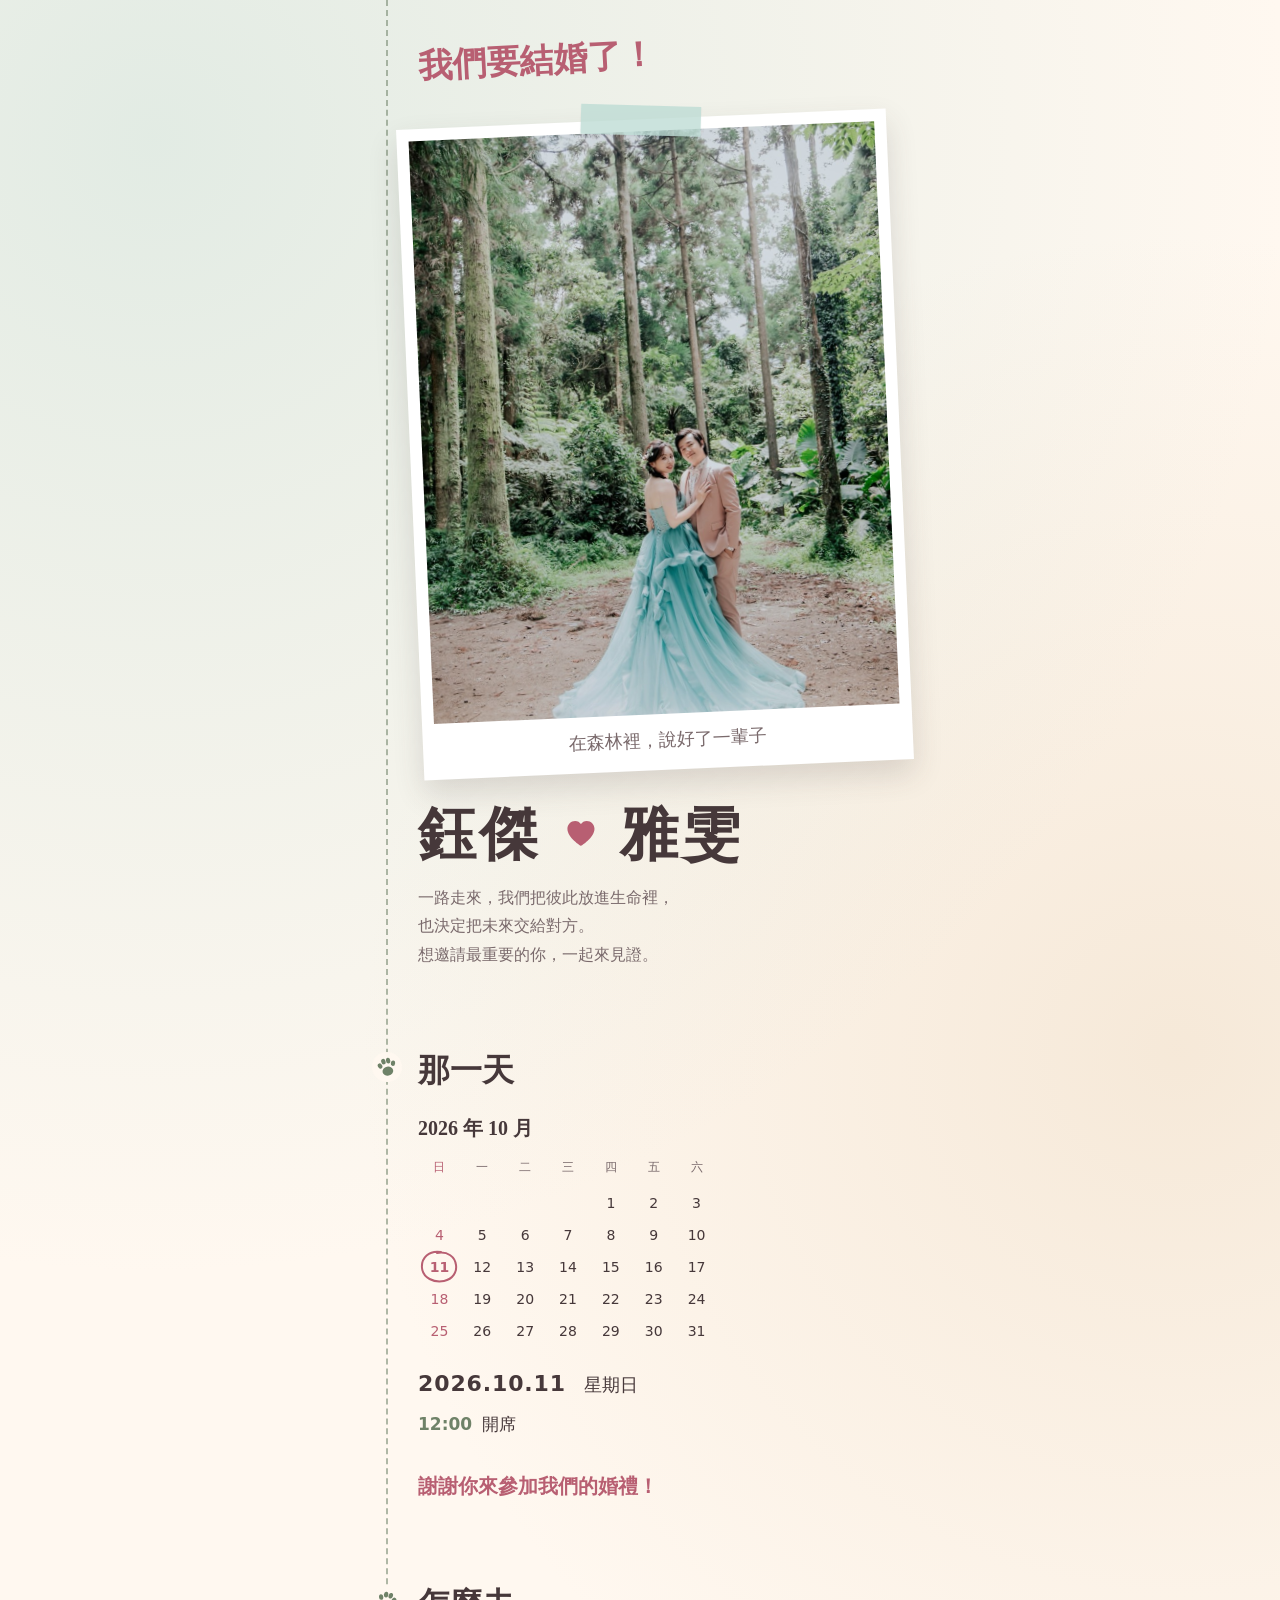
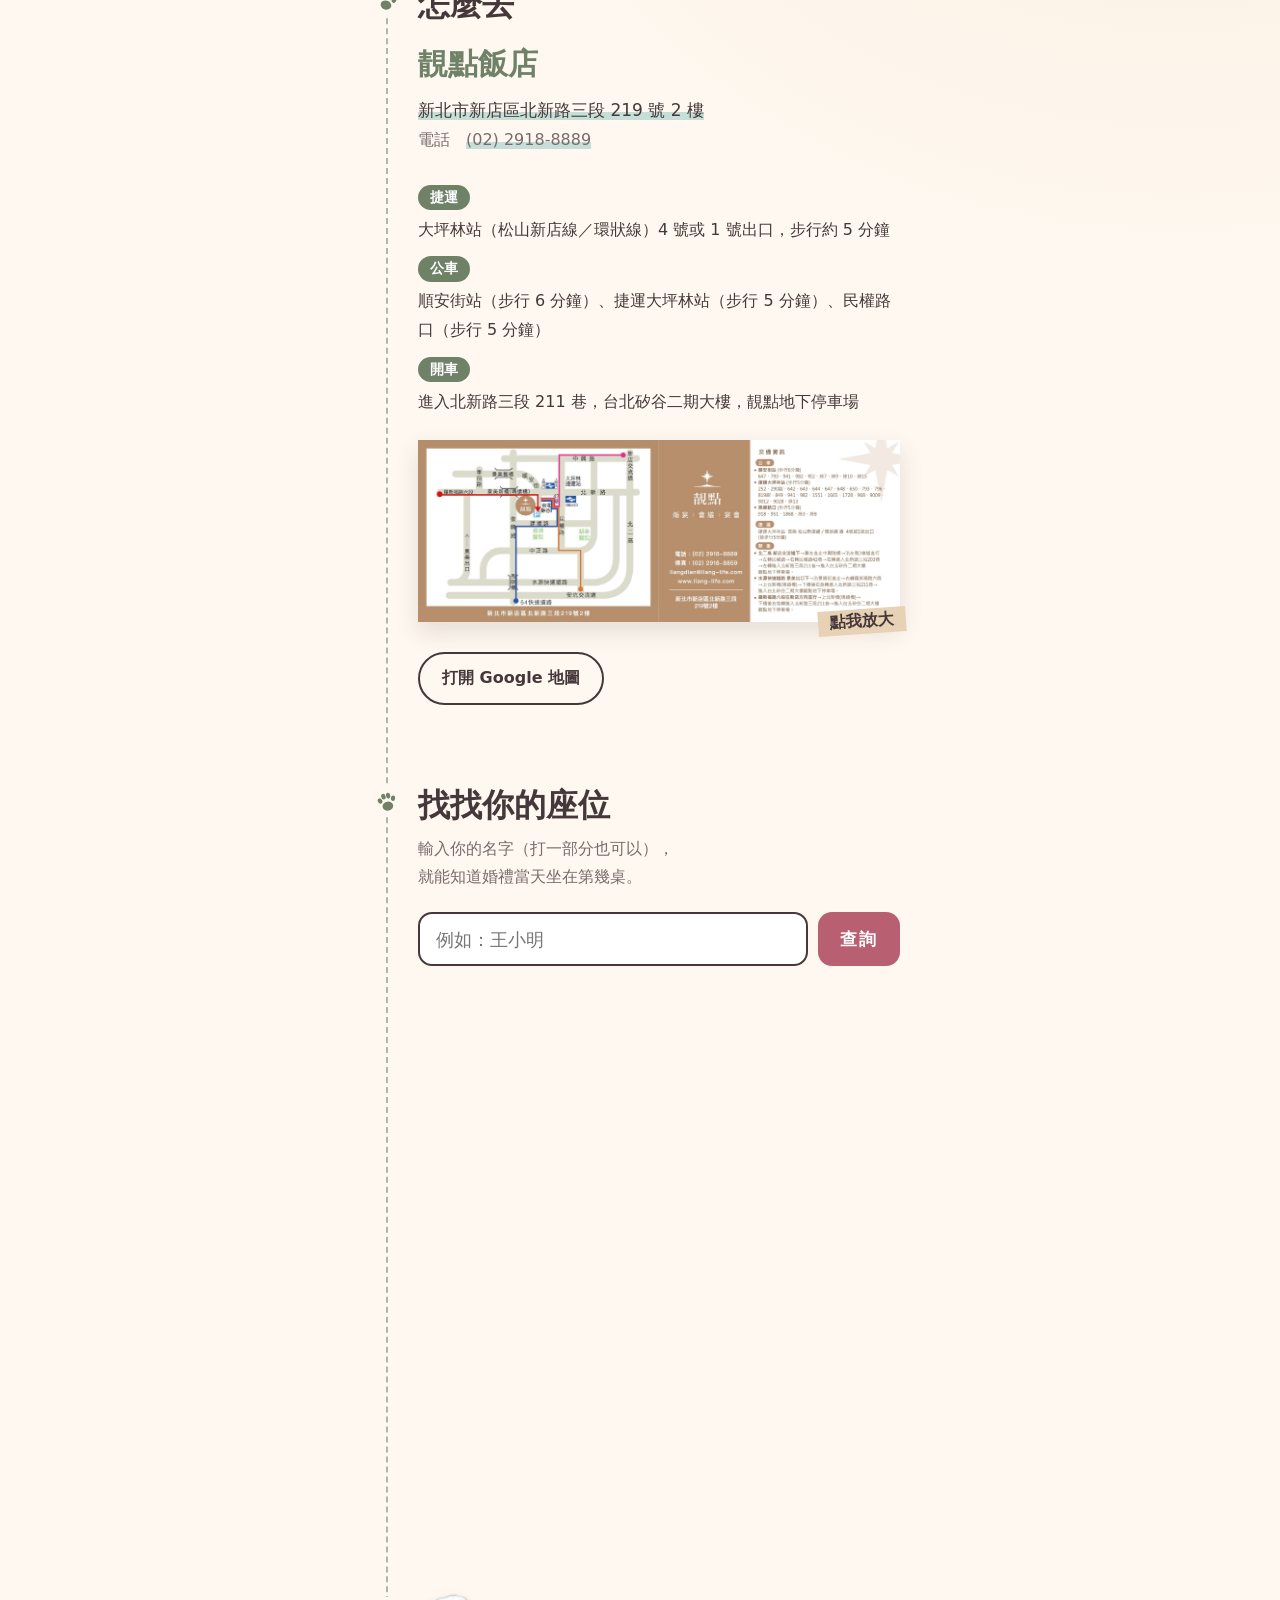
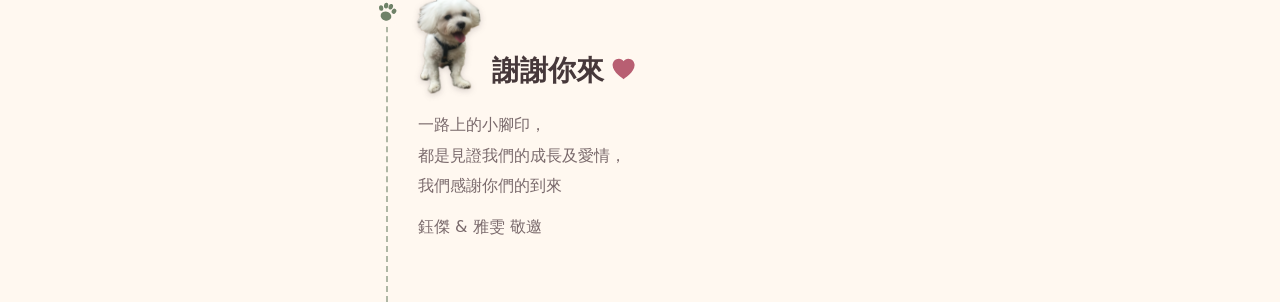
==== commit 4afd0512: "哈利改為去背小圖放在「謝謝你來」前面，結尾文字依新娘要求修改 Co-Authored-By: Claude Opus 5.5 <noreply@anthropic.com> Claude-Sessio" ====
--- a/index.html
+++ b/index.html
@@ -106,16 +106,12 @@
 
     <footer class="stop end">
       <svg class="node"><use href="#paw"/></svg>
-      <p class="hand">謝謝你來 <svg class="ic-heart"><use href="#heart"/></svg></p>
+      <div class="thanks">
+        <img class="harry" src="assets/harry.png" alt="哈利" width="316" height="480" loading="lazy">
+        <p class="hand">謝謝你來 <svg class="ic-heart"><use href="#heart"/></svg></p>
+      </div>
+      <p class="thanks-note">一路上的小腳印，<br>都是見證我們的成長及愛情，<br>我們感謝你們的到來</p>
       <p class="sign"><span data-cfg="groom"></span> &amp; <span data-cfg="bride"></span> 敬邀</p>
-
-      <!-- 哈利 -->
-      <figure class="harry">
-        <span class="tape" aria-hidden="true"></span>
-        <img src="assets/harry.jpg" alt="哈利" width="900" height="1200" loading="lazy">
-        <figcaption class="hand">哈利</figcaption>
-      </figure>
-      <p class="harry-note hand">一路上的小腳印，<br>是哈利陪我們走過的路。<br>這一天，牠也一起來了 <svg class="ic-paw"><use href="#paw"/></svg></p>
     </footer>
   </main>
 
--- a/style.css
+++ b/style.css
@@ -145,8 +145,8 @@
   z-index: 2;
 }
 .cd-tile b { display: block; }
-.cd-tile b.flip { animation: flip .5s ease-in-out; }
-@keyframes flip { 0% { transform: rotateX(90deg); opacity: 0; } 100% { transform: rotateX(0); opacity: 1; } }
+.cd-tile b.flip { animation: flip .35s ease-out; }
+@keyframes flip { 0% { transform: rotateX(70deg); opacity: .35; } 100% { transform: rotateX(0); opacity: 1; } }
 .cd-unit span { display: block; margin-top: 6px; font-family: var(--hand); font-weight: 700; font-size: 16px; color: var(--muted); }
 .cd-row.hide { display: none; }
 
@@ -296,24 +296,19 @@
 /* ═════ 結尾 ═════ */
 .end { padding-bottom: 20px; }
 .end .hand { font-size: 28px; font-weight: 700; }
-.sign { margin-top: 4px; color: var(--muted); }
-
-/* 哈利 */
+.sign { margin-top: 12px; color: var(--muted); }
+
+/* 哈利：去背小圖放在「謝謝你來」前面 */
+.thanks { display: flex; align-items: flex-end; gap: 10px; }
 .harry {
-  position: relative;
-  width: 62%;
-  max-width: 240px;
-  margin: 40px 0 0 6px;
-  background: #fff;
-  padding: 10px 10px 6px;
-  box-shadow: 0 12px 26px rgba(70,56,58,.16);
-  transform: rotate(3deg);
-}
-.harry img { width: 100%; aspect-ratio: 1 / 1; object-fit: cover; object-position: 50% 35%; }
-.harry figcaption { text-align: center; font-size: 20px; font-weight: 700; padding-top: 4px; }
-.harry .tape { width: 84px; height: 24px; margin-left: -42px; top: -11px; background: rgba(232,210,181,.85); transform: rotate(-5deg); }
-.end .harry-note { margin-top: 18px; font-size: 18px; font-weight: 400; line-height: 1.8; color: var(--muted); }
-.ic-paw { width: 1em; height: 1em; fill: var(--sage); vertical-align: -.12em; }
+  flex: none;
+  width: 64px;
+  height: auto;
+  margin-bottom: 4px;
+  filter: drop-shadow(0 2px 3px rgba(70,56,58,.22));
+  transform: rotate(-4deg);
+}
+.thanks-note { margin-top: 14px; font-size: 16px; line-height: 1.9; color: var(--muted); }
 
 /* ═════ 地圖放大 ═════ */
 .lightbox {
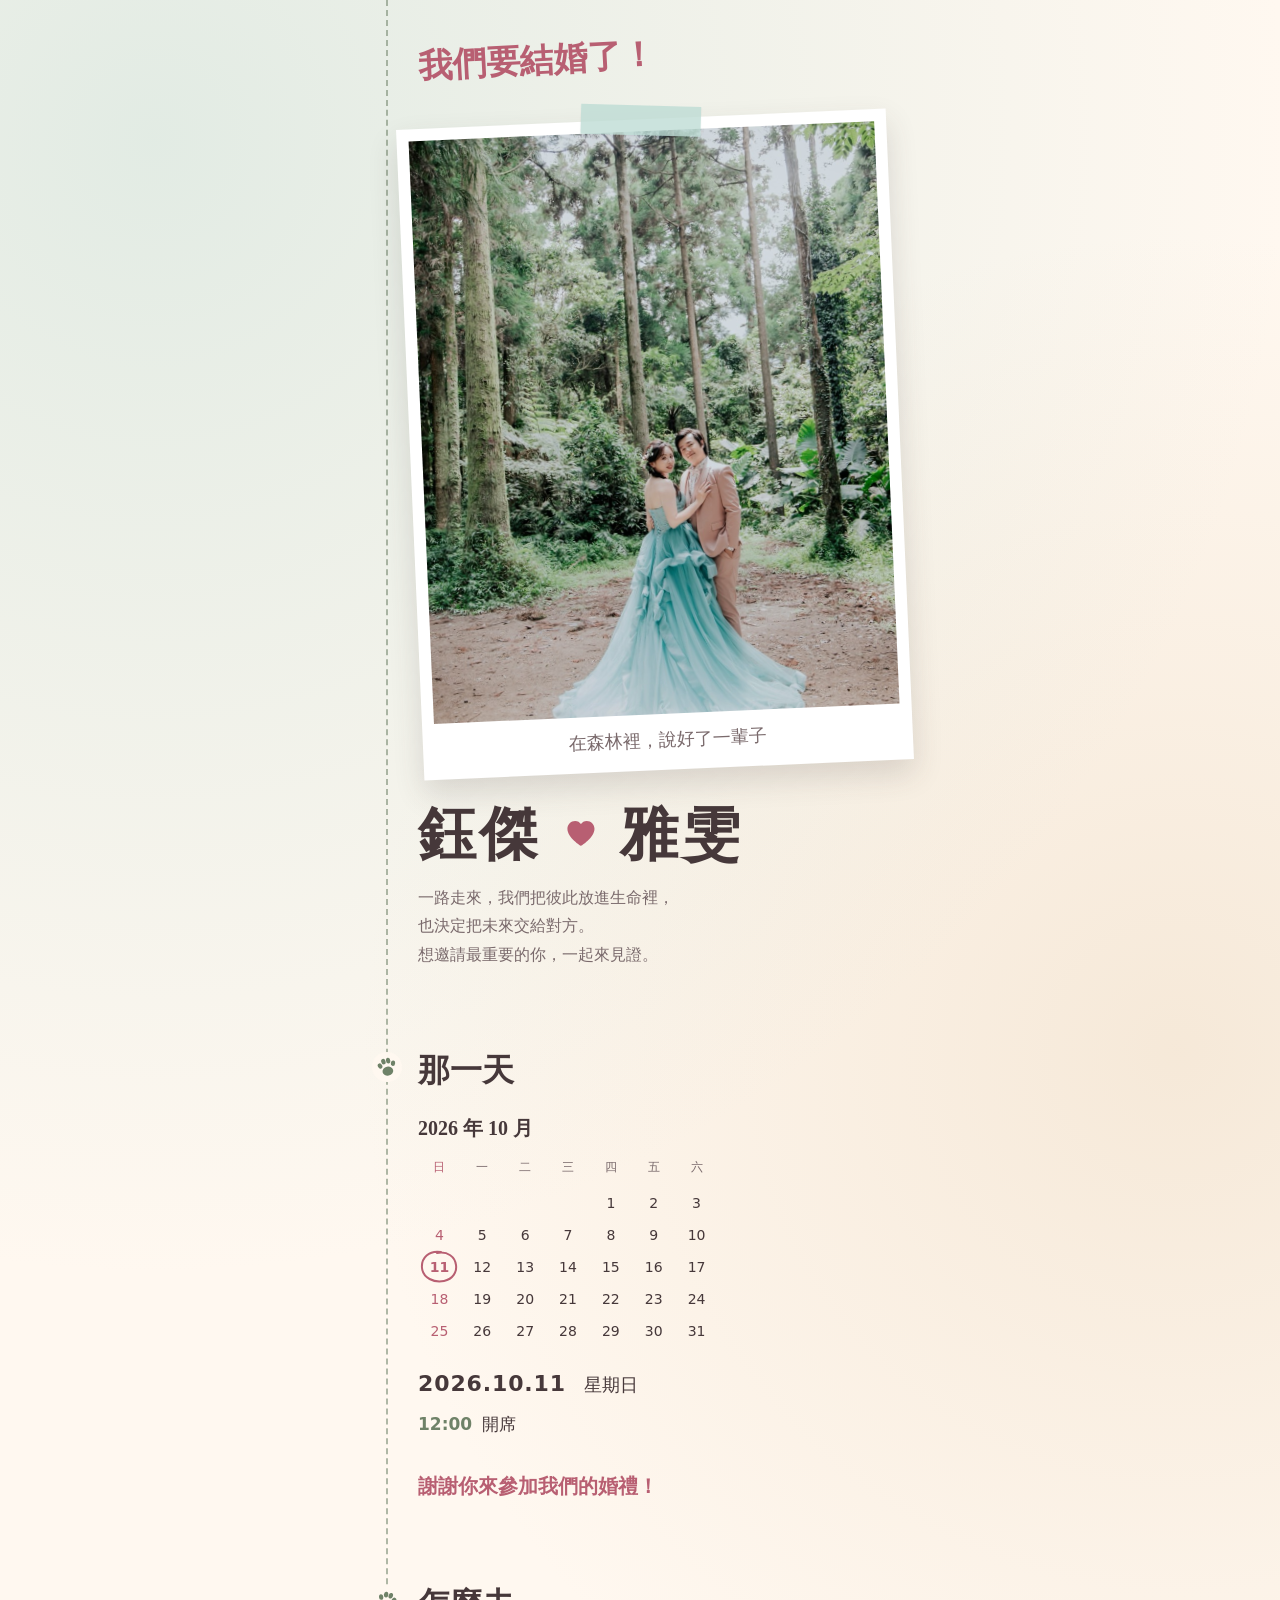
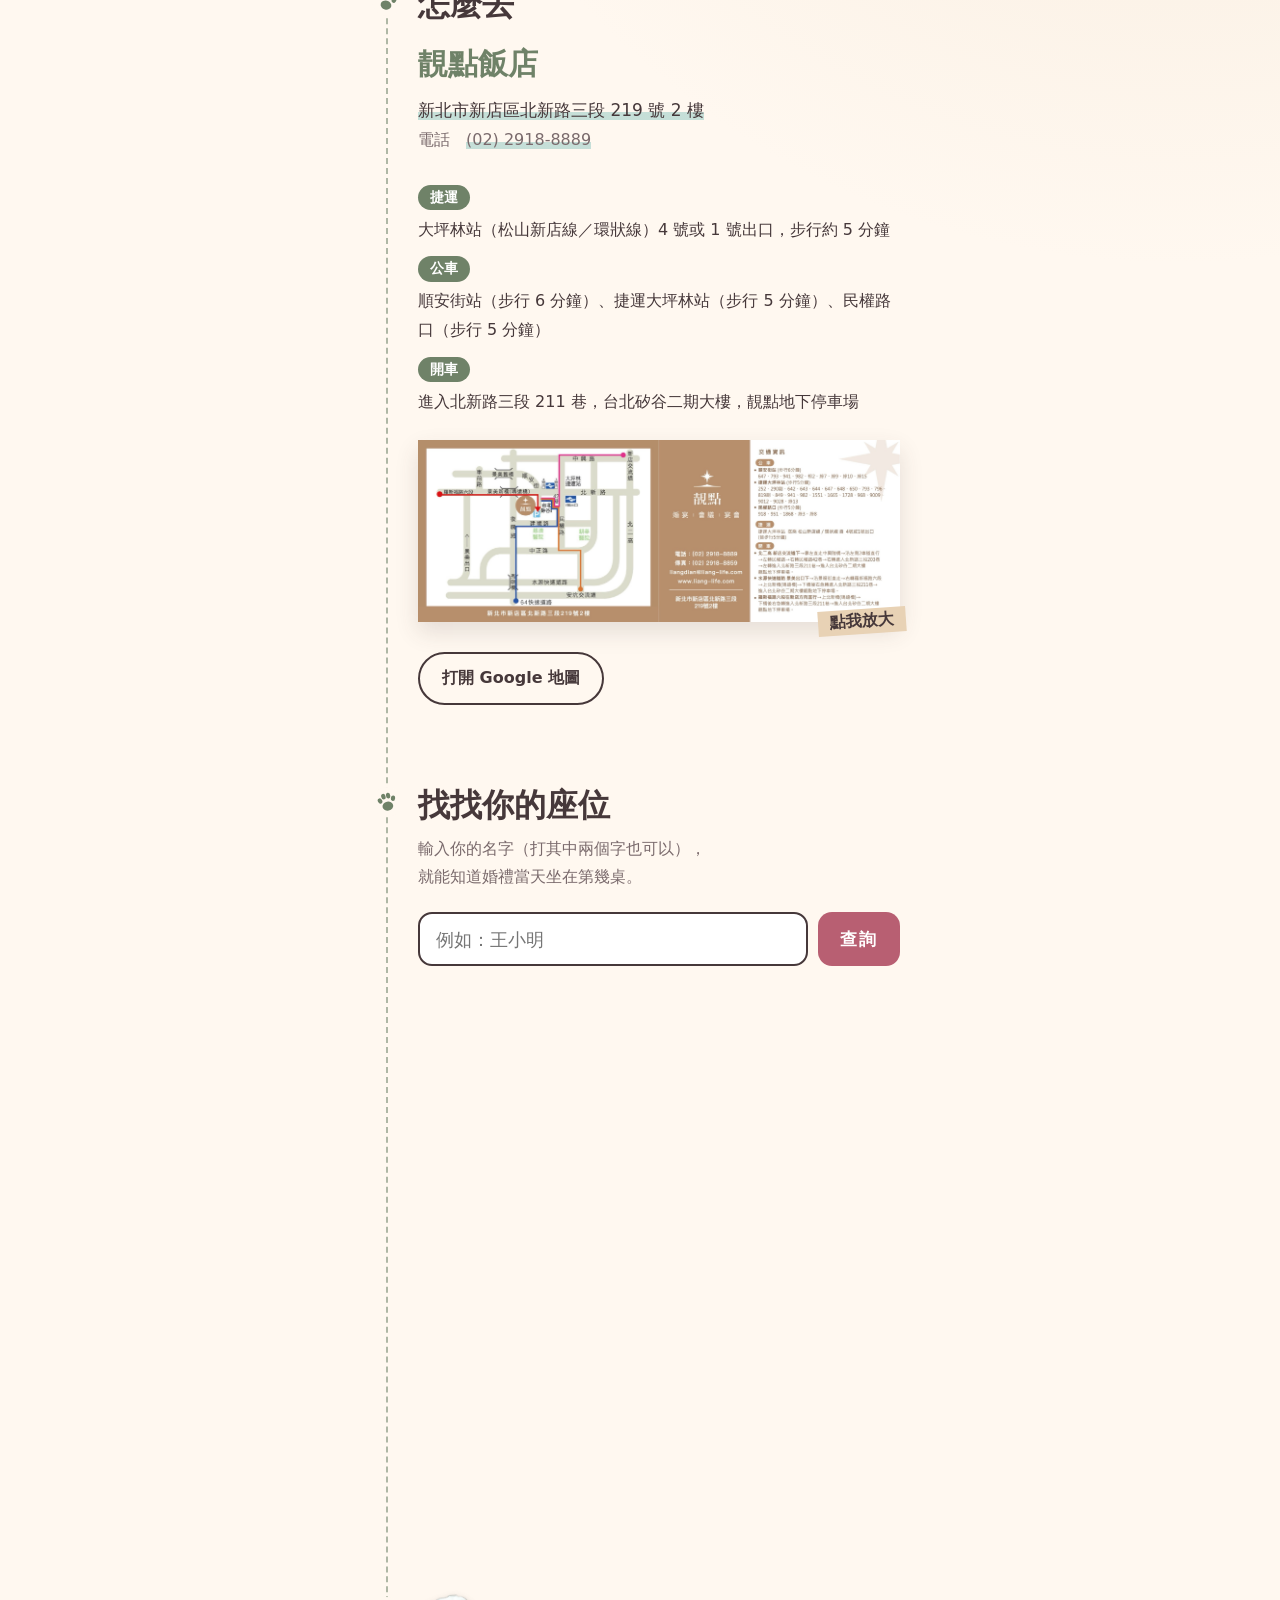
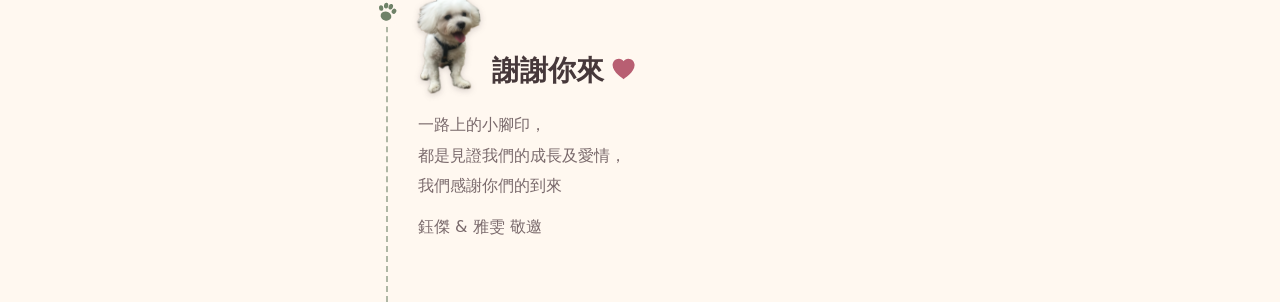
==== commit 12a8a0cd: "填入正式座位表（1004 版）並加上查詢至少兩個字的限制 - tools/build_seating.py：從新人的 Excel 座位表產生 seating.js，只輸出姓名、桌次、人數 - comm" ====
--- a/index.html
+++ b/index.html
@@ -92,7 +92,7 @@
     <section class="stop seat" id="seat">
       <svg class="node"><use href="#paw"/></svg>
       <h2 class="hand">找找你的座位</h2>
-      <p class="seat-desc">輸入你的名字（打一部分也可以），<br>就能知道婚禮當天坐在第幾桌。</p>
+      <p class="seat-desc">輸入你的名字（打其中兩個字也可以），<br>就能知道婚禮當天坐在第幾桌。</p>
       <form class="seat-form" id="seat-form" autocomplete="off">
         <input id="seat-q" type="search" placeholder="例如：王小明" aria-label="姓名">
         <button type="submit">查詢</button>
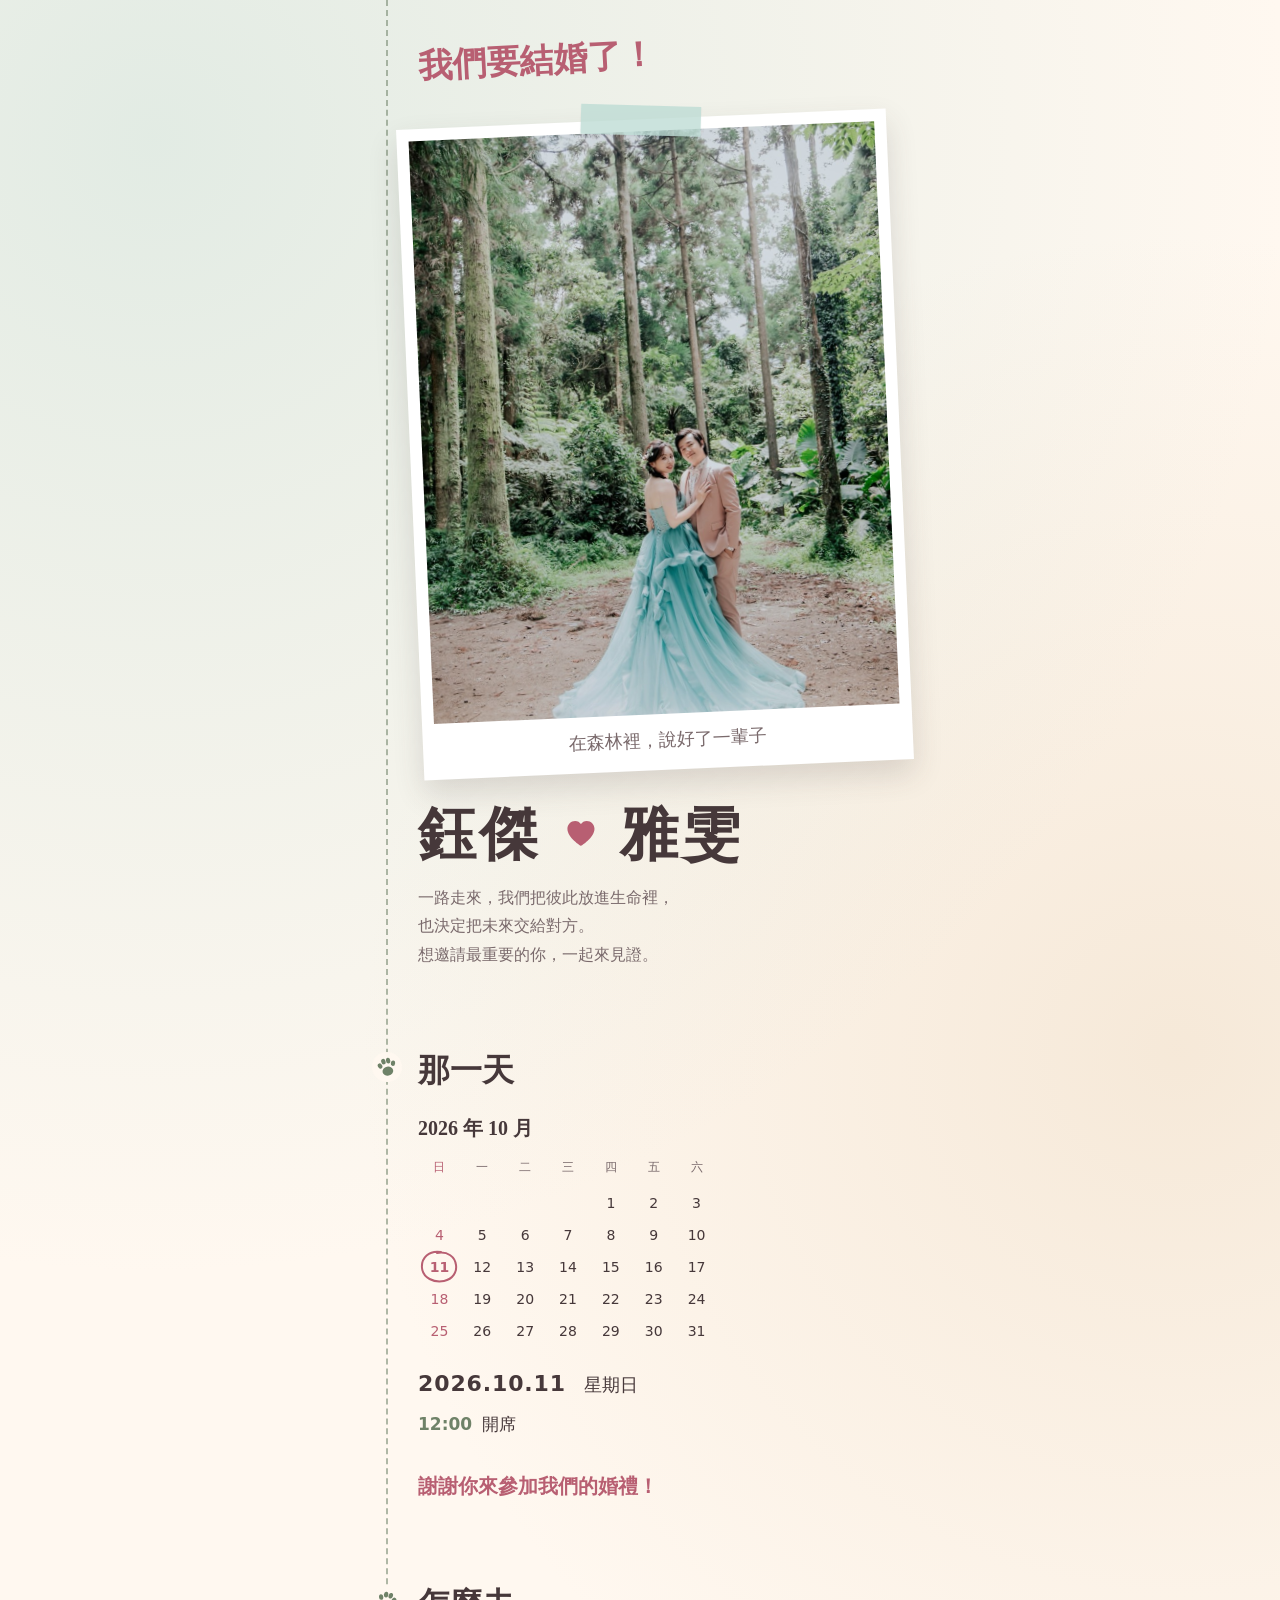
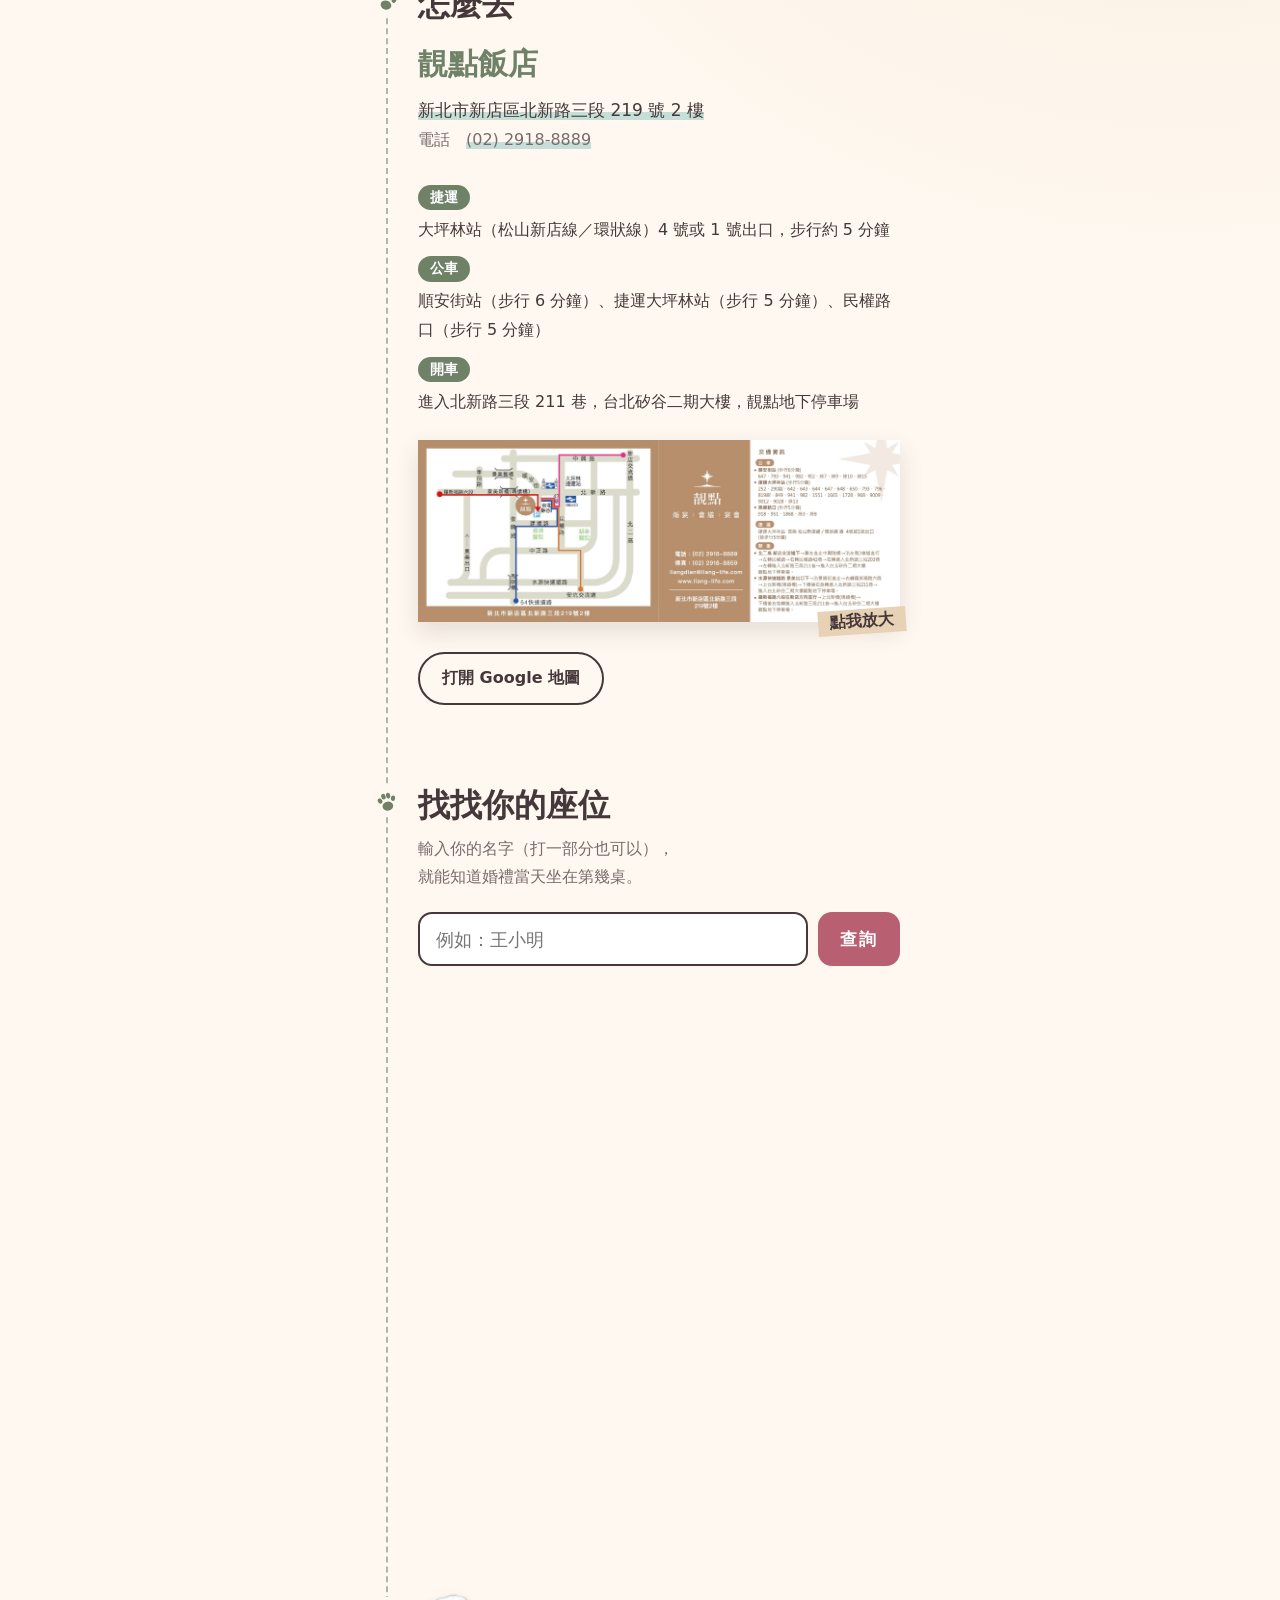
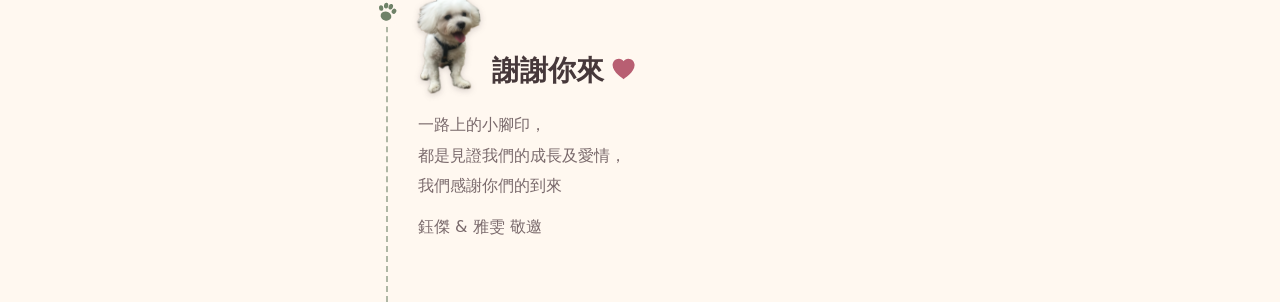
==== commit 769cdb8c: "座位查詢取消至少兩個字的限制，輸入一個字也能查 Co-Authored-By: Claude Opus 5.5 <noreply@anthropic.com> Claude-Session: http" ====
--- a/index.html
+++ b/index.html
@@ -92,7 +92,7 @@
     <section class="stop seat" id="seat">
       <svg class="node"><use href="#paw"/></svg>
       <h2 class="hand">找找你的座位</h2>
-      <p class="seat-desc">輸入你的名字（打其中兩個字也可以），<br>就能知道婚禮當天坐在第幾桌。</p>
+      <p class="seat-desc">輸入你的名字（打一部分也可以），<br>就能知道婚禮當天坐在第幾桌。</p>
       <form class="seat-form" id="seat-form" autocomplete="off">
         <input id="seat-q" type="search" placeholder="例如：王小明" aria-label="姓名">
         <button type="submit">查詢</button>
